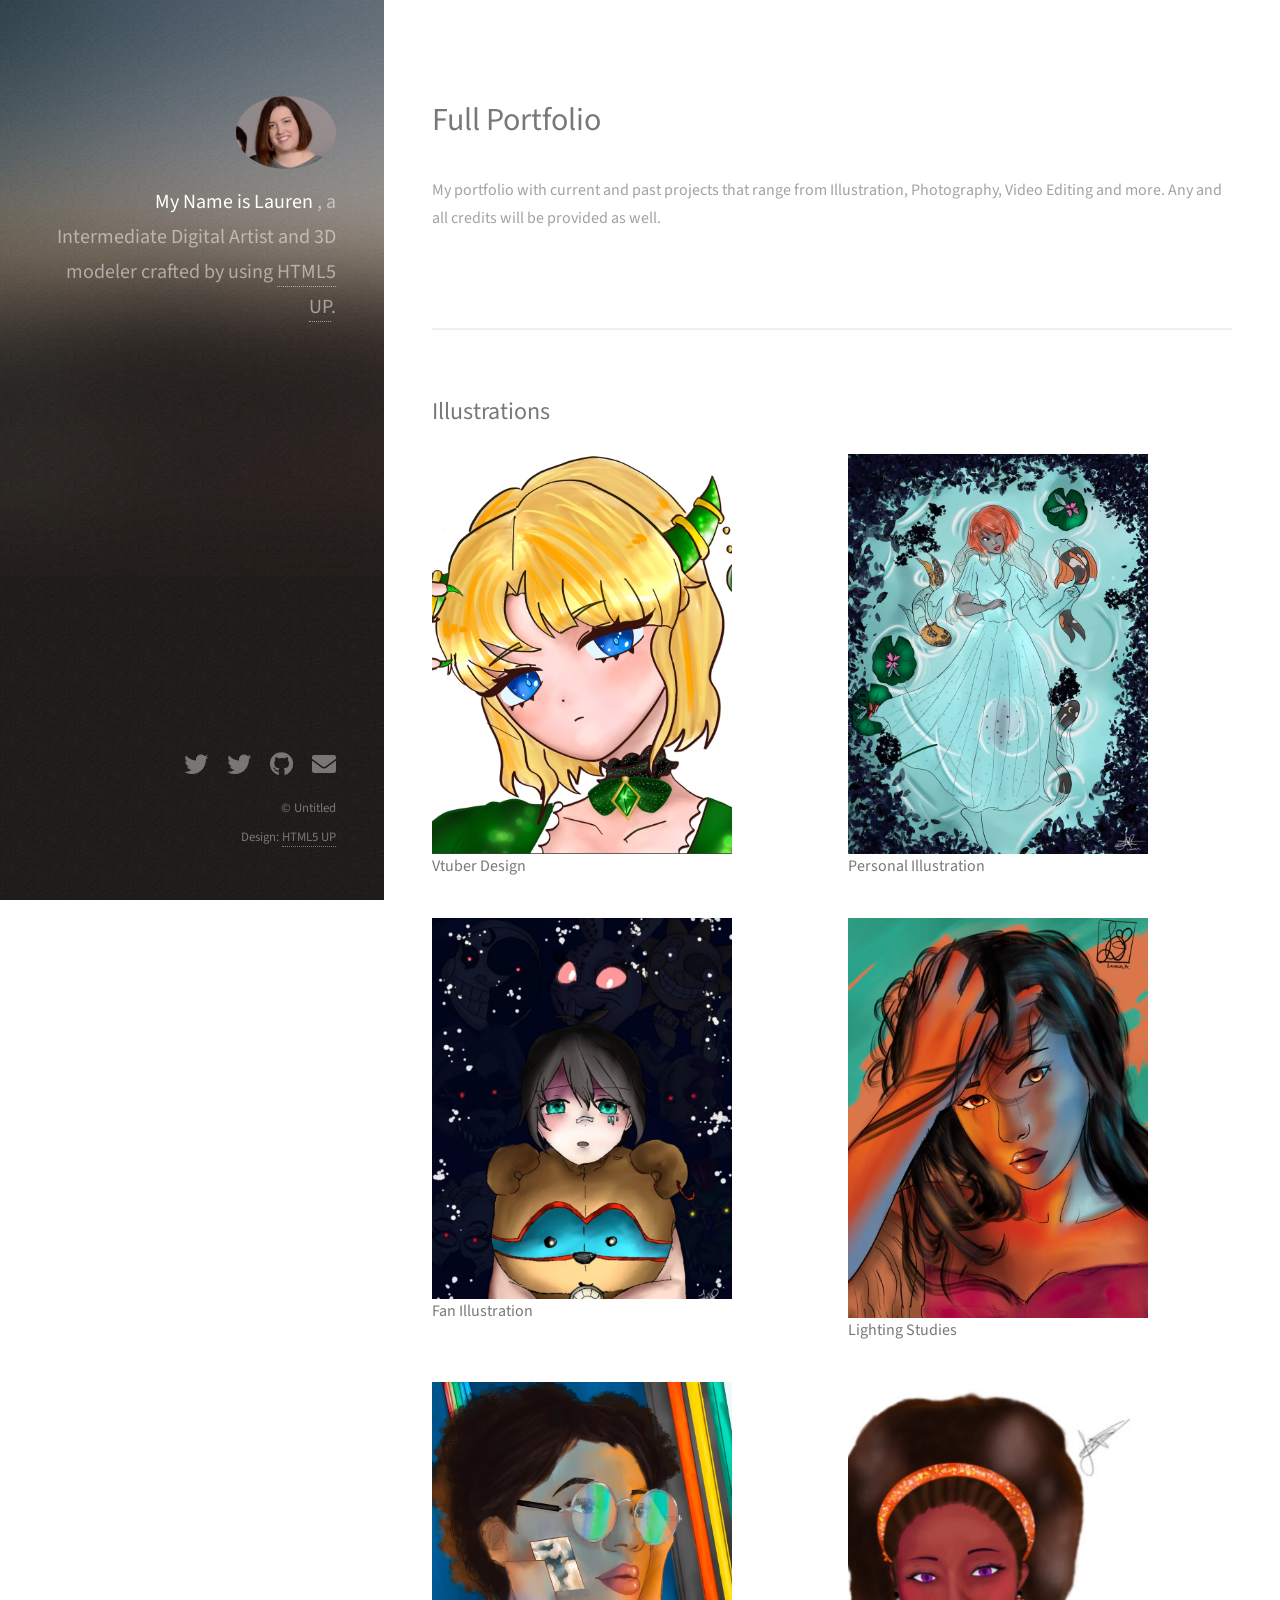
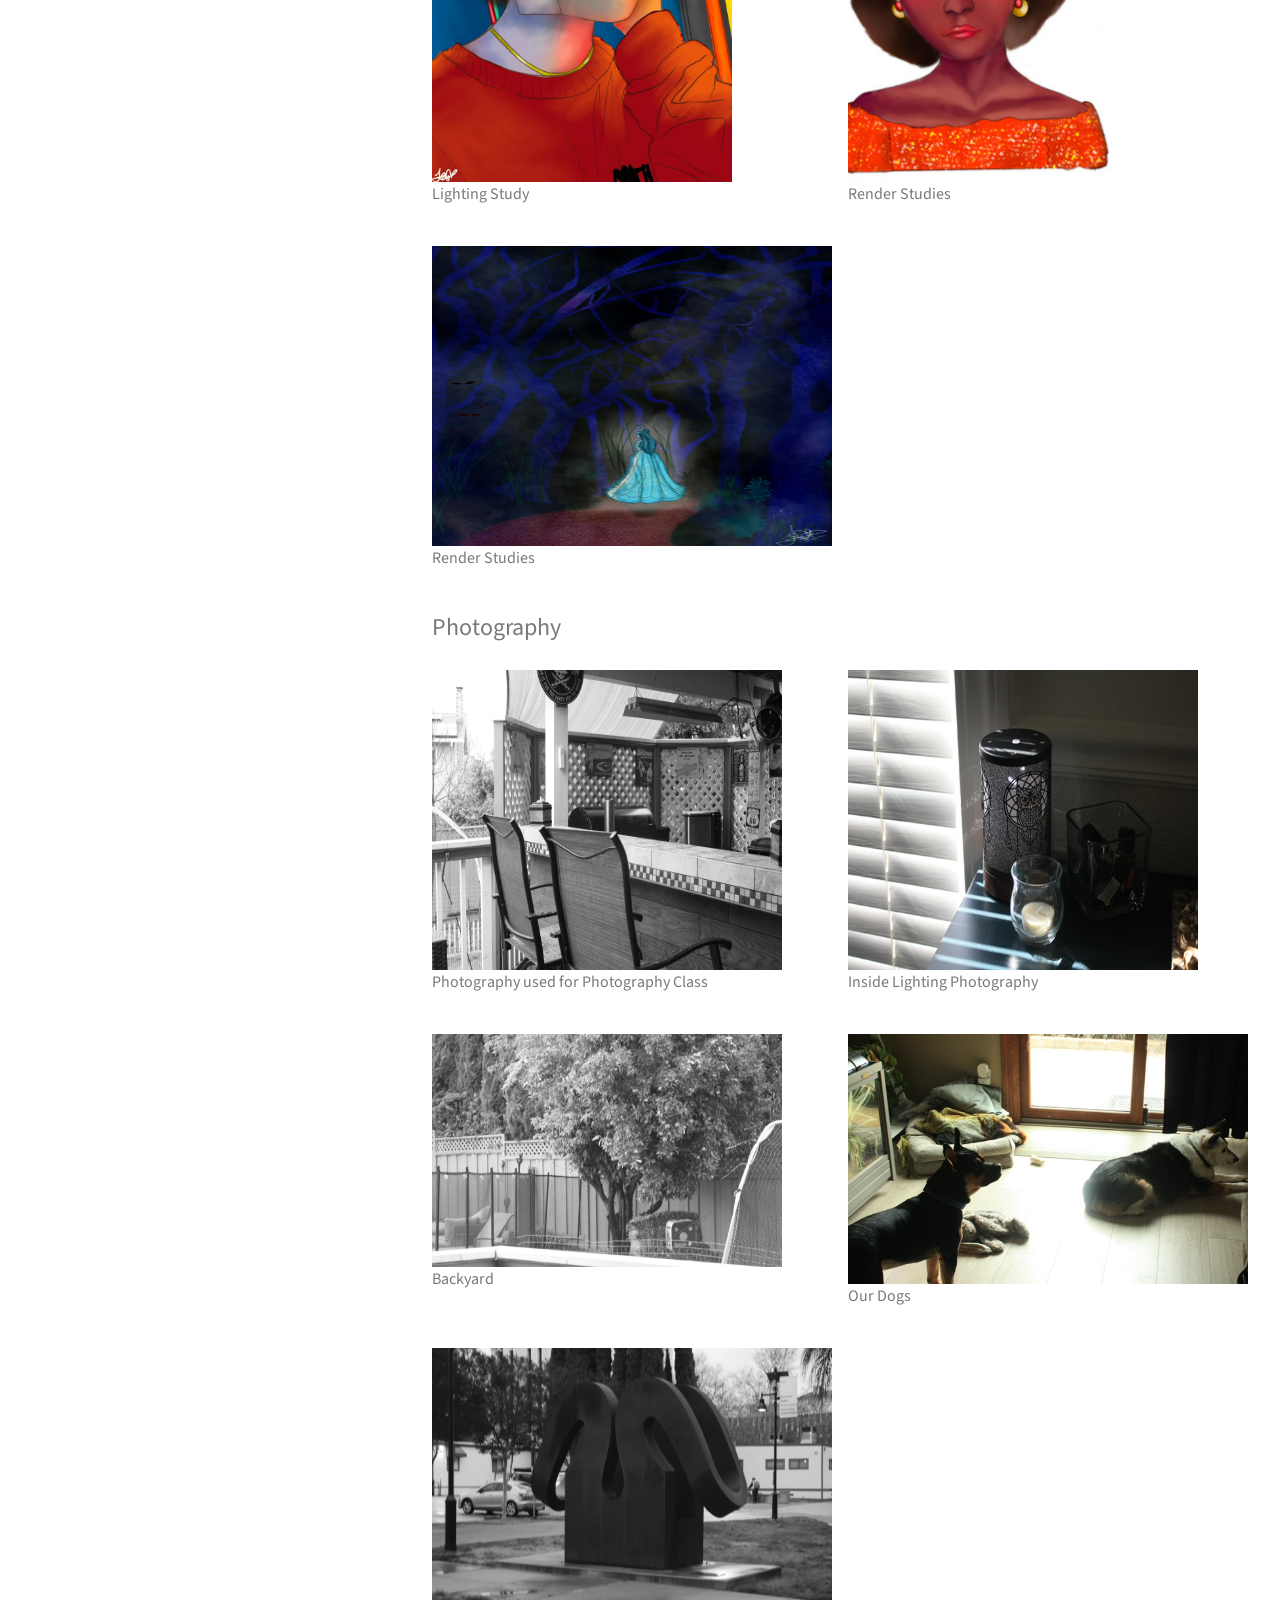
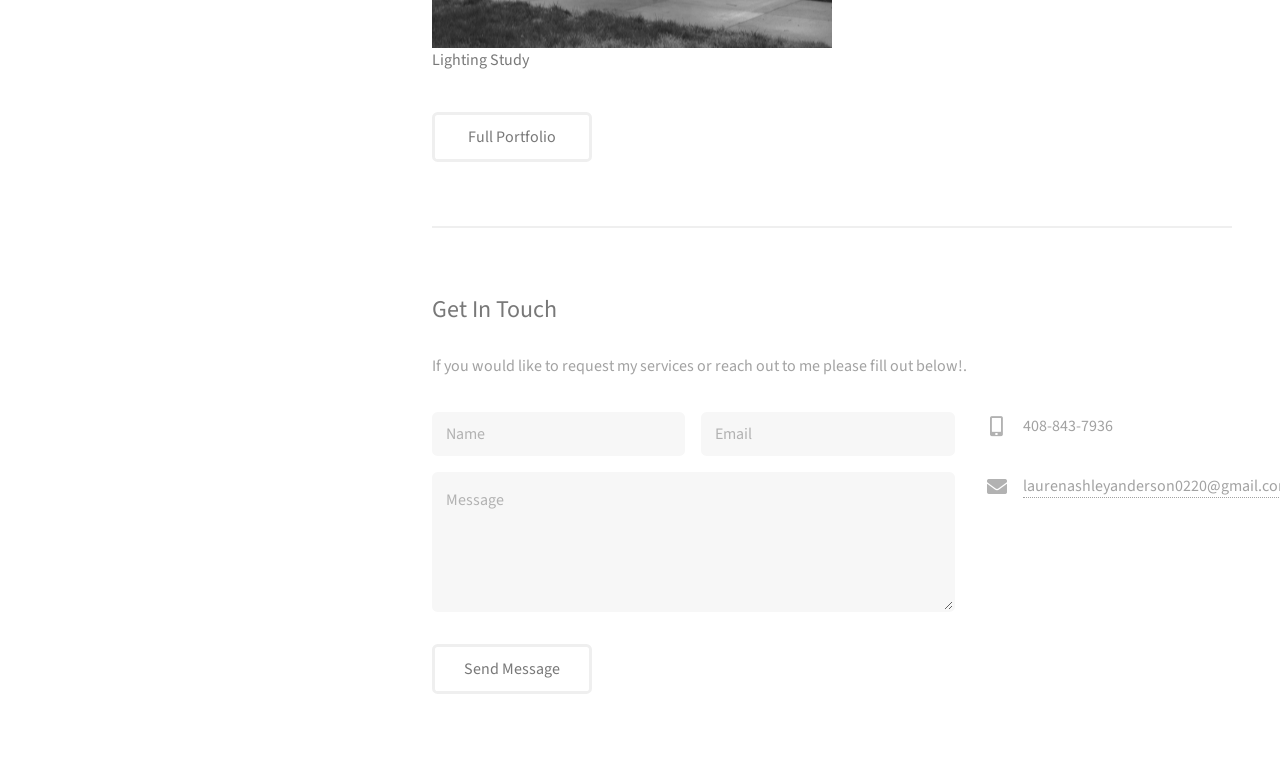
==== html5up-strata/full-portfolio.html @ d904aa84 "full portfolio" ====
<html>
	<head>
		<title>Lauren Anderson</title>
		<meta charset="utf-8" />
		<meta name="viewport" content="width=device-width, initial-scale=1, user-scalable=no" />
		<link rel="stylesheet" href="assets/css/main.css" />
	</head>
	<body class="is-preload">

		<!-- Header -->
			<header id="header">
				<div class="inner">
					<a href="#" class="image avatar"><img src="images/Me.png" alt="image of me in the portfolio" /></a>
					<h1><strong>My Name is Lauren</strong>
						, a Intermediate <br />
					Digital Artist and 3D modeler<br />
					crafted by using <a href="http://html5up.net">HTML5 UP</a>.</h1>
				</div>
			</header>

		<!-- Main -->
			<div id="main">

				<!-- One -->
					<section id="one">
						<header class="major">
							<h2>Full Portfolio<br />
							</h2>
						</header>
						<p> My portfolio with current and past projects that range from Illustration, Photography, Video Editing and more.
                            Any and all credits will be provided as well.
                        </p>
						<ul class="actions">
						</ul>
					</section>

				<!-- Two -->
					<section id="two">
						<h2>Illustrations</h2>
						<div class="row">
							<article class="col-6 col-12-xsmall work-item">
								<img src="images/fulls/vtuber.png" width="300" height="400" alt=" Illustration of a Vtuber Model" /></a>
								<h3>Vtuber Design</h3>
							</article>
							<article class="col-6 col-12-xsmall work-item">
								<img src="images/fulls/personal-2.png" alt="An illustration of a girl surounded by koi fish" width="300" height="400" /></a>
								<h3>Personal Illustration</h3>
							</article>
							<article class="col-6 col-12-xsmall work-item">
								<img src="images/fulls/personal.png" alt="fan illustration" width="300" height="'400"></a>
								<h3>Fan Illustration</h3>
							</article>
							<article class="col-6 col-12-xsmall work-item">
								<img src="images/fulls/Lighting-Study.png" alt="Lighting studies" width="300" height="400" /></a>
								<h3>Lighting Studies</h3>
			
							</article>
                            <article class="col-6 col-12-xsmall work-item">
                            <img src="images/fulls/lighting-study2.png" alt="Lighting studies" width="300" height="400" /></a>
								<h3>Lighting Study</h3>
							</article>
							<article class="col-6 col-12-xsmall work-item">
                                <img src="images/fulls/Rendering .png" alt="studies" width="300" height="400" /></a>
								<h3>Render Studies</h3>
							</article>
                            <article class="col-6 col-12-xsmall work-item">
                                <img src="images/fulls/Girl-Glow.png" alt="studies" width="400" height="300" /></a>
								<h3>Render Studies</h3>
							</article>
						</div>
                        <div>
                            <h2>Photography</h2>
						<div class="row">
							<article class="col-6 col-12-xsmall work-item">
								<img src="images/fulls/photography.jpg" width="350" height="300" alt="outside photography" /></a>
								<h3>Photography used for Photography Class</h3>
							</article>
							<article class="col-6 col-12-xsmall work-item">
								<img src="images/fulls/inside.jpeg" alt="" width="350" height="300" /></a>
								<h3>Inside Lighting Photography</h3>
							</article>
							<article class="col-6 col-12-xsmall work-item">
								<img src="images/fulls/Shade-Sunset.jpg" alt="" width="350" height="'300"></a>
								<h3>Backyard</h3>
							</article>
							<article class="col-6 col-12-xsmall work-item">
								<img src="images/fulls/dogs.jpeg" alt="" width="400" height="250" /></a>
								<h3>Our Dogs</h3>
			
							</article>
                            <article class="col-6 col-12-xsmall work-item">
                            <img src="images/fulls/Fluorecent.jpg" alt="" width="400" height="300" /></a>
								<h3>Lighting Study</h3>
							</article>
                        </div>
						<ul class="actions">
							<li><a href="#" class="button">Full Portfolio</a></li>
						</ul>
					</section>

				<!-- Three -->
					<section id="three">
						<h2>Get In Touch</h2>
						<p>If you would like to request my services or reach out to me please fill out below!.</p>
						<div class="row">
							<div class="col-8 col-12-small">
								<form method="post" action="#">
									<div class="row gtr-uniform gtr-50">
										<div class="col-6 col-12-xsmall"><input type="text" name="name" id="name" placeholder="Name" /></div>
										<div class="col-6 col-12-xsmall"><input type="email" name="email" id="email" placeholder="Email" /></div>
										<div class="col-12"><textarea name="message" id="message" placeholder="Message" rows="4"></textarea></div>
									</div>
								</form>
								<ul class="actions">
									<li><input type="submit" value="Send Message" /></li>
								</ul>
							</div>
							<div class="col-4 col-12-small">
								<ul class="labeled-icons">
									<li>
										<h3 class="icon solid fa-mobile-alt"><span class="label">Phone</span></h3>
										<p>408-843-7936</p>
									</li> 
									<li>
										<h3 class="icon solid fa-envelope"><span class="label">Email</span></h3>
										<a href="#">laurenashleyanderson0220@gmail.com</a>
									</li>
								</ul>
							</div>
						</div>
					</section>

				<!-- Four -->
				<!--
					<section id="four">
						<h2>Elements</h2>

						<section>
							<h4>Text</h4>
							<p>This is <b>bold</b> and this is <strong>strong</strong>. This is <i>italic</i> and this is <em>emphasized</em>.
							This is <sup>superscript</sup> text and this is <sub>subscript</sub> text.
							This is <u>underlined</u> and this is code: <code>for (;;) { ... }</code>. Finally, <a href="#">this is a link</a>.</p>
							<hr />
							<header>
								<h4>Heading with a Subtitle</h4>
								<p>Lorem ipsum dolor sit amet nullam id egestas urna aliquam</p>
							</header>
							<p>Nunc lacinia ante nunc ac lobortis. Interdum adipiscing gravida odio porttitor sem non mi integer non faucibus ornare mi ut ante amet placerat aliquet. Volutpat eu sed ante lacinia sapien lorem accumsan varius montes viverra nibh in adipiscing blandit tempus accumsan.</p>
							<header>
								<h5>Heading with a Subtitle</h5>
								<p>Lorem ipsum dolor sit amet nullam id egestas urna aliquam</p>
							</header>
							<p>Nunc lacinia ante nunc ac lobortis. Interdum adipiscing gravida odio porttitor sem non mi integer non faucibus ornare mi ut ante amet placerat aliquet. Volutpat eu sed ante lacinia sapien lorem accumsan varius montes viverra nibh in adipiscing blandit tempus accumsan.</p>
							<hr />
							<h2>Heading Level 2</h2>
							<h3>Heading Level 3</h3>
							<h4>Heading Level 4</h4>
							<h5>Heading Level 5</h5>
							<h6>Heading Level 6</h6>
							<hr />
							<h5>Blockquote</h5>
							<blockquote>Fringilla nisl. Donec accumsan interdum nisi, quis tincidunt felis sagittis eget tempus euismod. Vestibulum ante ipsum primis in faucibus vestibulum. Blandit adipiscing eu felis iaculis volutpat ac adipiscing accumsan faucibus. Vestibulum ante ipsum primis in faucibus lorem ipsum dolor sit amet nullam adipiscing eu felis.</blockquote>
							<h5>Preformatted</h5>
							<pre><code>i = 0;

while (!deck.isInOrder()) {
print 'Iteration ' + i;
deck.shuffle();
i++;
}

print 'It took ' + i + ' iterations to sort the deck.';</code></pre>
						</section>

						<section>
							<h4>Lists</h4>
							<div class="row">
								<div class="col-6 col-12-xsmall">
									<h5>Unordered</h5>
									<ul>
										<li>Dolor pulvinar etiam magna etiam.</li>
										<li>Sagittis adipiscing lorem eleifend.</li>
										<li>Felis enim feugiat dolore viverra.</li>
									</ul>
									<h5>Alternate</h5>
									<ul class="alt">
										<li>Dolor pulvinar etiam magna etiam.</li>
										<li>Sagittis adipiscing lorem eleifend.</li>
										<li>Felis enim feugiat dolore viverra.</li>
									</ul>
								</div>
								<div class="col-6 col-12-xsmall">
									<h5>Ordered</h5>
									<ol>
										<li>Dolor pulvinar etiam magna etiam.</li>
										<li>Etiam vel felis at lorem sed viverra.</li>
										<li>Felis enim feugiat dolore viverra.</li>
										<li>Dolor pulvinar etiam magna etiam.</li>
										<li>Etiam vel felis at lorem sed viverra.</li>
										<li>Felis enim feugiat dolore viverra.</li>
									</ol>
									<h5>Icons</h5>
									<ul class="icons">
										<li><a href="#" class="icon brands fa-twitter"><span class="label">Twitter</span></a></li>
										<li><a href="#" class="icon brands fa-facebook-f"><span class="label">Facebook</span></a></li>
										<li><a href="#" class="icon brands fa-instagram"><span class="label">Instagram</span></a></li>
										<li><a href="#" class="icon brands fa-github"><span class="label">Github</span></a></li>
										<li><a href="#" class="icon brands fa-dribbble"><span class="label">Dribbble</span></a></li>
										<li><a href="#" class="icon brands fa-tumblr"><span class="label">Tumblr</span></a></li>
									</ul>
								</div>
							</div>
							<h5>Actions</h5>
							<ul class="actions">
								<li><a href="#" class="button primary">Default</a></li>
								<li><a href="#" class="button">Default</a></li>
							</ul>
							<ul class="actions small">
								<li><a href="#" class="button primary small">Small</a></li>
								<li><a href="#" class="button small">Small</a></li>
							</ul>
							<div class="row">
								<div class="col-6 col-12-small">
									<ul class="actions stacked">
										<li><a href="#" class="button primary">Default</a></li>
										<li><a href="#" class="button">Default</a></li>
									</ul>
								</div>
								<div class="col-6 col-12-small">
									<ul class="actions stacked">
										<li><a href="#" class="button primary small">Small</a></li>
										<li><a href="#" class="button small">Small</a></li>
									</ul>
								</div>
								<div class="col-6 col-12-small">
									<ul class="actions stacked">
										<li><a href="#" class="button primary fit">Default</a></li>
										<li><a href="#" class="button fit">Default</a></li>
									</ul>
								</div>
								<div class="col-6 col-12-small">
									<ul class="actions stacked">
										<li><a href="#" class="button primary small fit">Small</a></li>
										<li><a href="#" class="button small fit">Small</a></li>
									</ul>
								</div>
							</div>
						</section>

						<section>
							<h4>Table</h4>
							<h5>Default</h5>
							<div class="table-wrapper">
								<table>
									<thead>
										<tr>
											<th>Name</th>
											<th>Description</th>
											<th>Price</th>
										</tr>
									</thead>
									<tbody>
										<tr>
											<td>Item One</td>
											<td>Ante turpis integer aliquet porttitor.</td>
											<td>29.99</td>
										</tr>
										<tr>
											<td>Item Two</td>
											<td>Vis ac commodo adipiscing arcu aliquet.</td>
											<td>19.99</td>
										</tr>
										<tr>
											<td>Item Three</td>
											<td> Morbi faucibus arcu accumsan lorem.</td>
											<td>29.99</td>
										</tr>
										<tr>
											<td>Item Four</td>
											<td>Vitae integer tempus condimentum.</td>
											<td>19.99</td>
										</tr>
										<tr>
											<td>Item Five</td>
											<td>Ante turpis integer aliquet porttitor.</td>
											<td>29.99</td>
										</tr>
									</tbody>
									<tfoot>
										<tr>
											<td colspan="2"></td>
											<td>100.00</td>
										</tr>
									</tfoot>
								</table>
							</div>

							<h5>Alternate</h5>
							<div class="table-wrapper">
								<table class="alt">
									<thead>
										<tr>
											<th>Name</th>
											<th>Description</th>
											<th>Price</th>
										</tr>
									</thead>
									<tbody>
										<tr>
											<td>Item One</td>
											<td>Ante turpis integer aliquet porttitor.</td>
											<td>29.99</td>
										</tr>
										<tr>
											<td>Item Two</td>
											<td>Vis ac commodo adipiscing arcu aliquet.</td>
											<td>19.99</td>
										</tr>
										<tr>
											<td>Item Three</td>
											<td> Morbi faucibus arcu accumsan lorem.</td>
											<td>29.99</td>
										</tr>
										<tr>
											<td>Item Four</td>
											<td>Vitae integer tempus condimentum.</td>
											<td>19.99</td>
										</tr>
										<tr>
											<td>Item Five</td>
											<td>Ante turpis integer aliquet porttitor.</td>
											<td>29.99</td>
										</tr>
									</tbody>
									<tfoot>
										<tr>
											<td colspan="2"></td>
											<td>100.00</td>
										</tr>
									</tfoot>
								</table>
							</div>
						</section>

						<section>
							<h4>Buttons</h4>
							<ul class="actions">
								<li><a href="#" class="button primary">Primary</a></li>
								<li><a href="#" class="button">Default</a></li>
							</ul>
							<ul class="actions">
								<li><a href="#" class="button large">Large</a></li>
								<li><a href="#" class="button">Default</a></li>
								<li><a href="#" class="button small">Small</a></li>
							</ul>
							<ul class="actions fit">
								<li><a href="#" class="button primary fit">Fit</a></li>
								<li><a href="#" class="button fit">Fit</a></li>
							</ul>
							<ul class="actions fit small">
								<li><a href="#" class="button primary fit small">Fit + Small</a></li>
								<li><a href="#" class="button fit small">Fit + Small</a></li>
							</ul>
							<ul class="actions">
								<li><a href="#" class="button primary icon solid fa-download">Icon</a></li>
								<li><a href="#" class="button icon solid fa-download">Icon</a></li>
							</ul>
							<ul class="actions">
								<li><span class="button primary disabled">Primary</span></li>
								<li><span class="button disabled">Default</span></li>
							</ul>
						</section>

						<section>
							<h4>Form</h4>
							<form method="post" action="#">
								<div class="row gtr-uniform gtr-50">
									<div class="col-6 col-12-xsmall">
										<input type="text" name="demo-name" id="demo-name" value="" placeholder="Name" />
									</div>
									<div class="col-6 col-12-xsmall">
										<input type="email" name="demo-email" id="demo-email" value="" placeholder="Email" />
									</div>
									<div class="col-12">
										<select name="demo-category" id="demo-category">
											<option value="">- Category -</option>
											<option value="1">Manufacturing</option>
											<option value="1">Shipping</option>
											<option value="1">Administration</option>
											<option value="1">Human Resources</option>
										</select>
									</div>
									<div class="col-4 col-12-small">
										<input type="radio" id="demo-priority-low" name="demo-priority" checked>
										<label for="demo-priority-low">Low Priority</label>
									</div>
									<div class="col-4 col-12-small">
										<input type="radio" id="demo-priority-normal" name="demo-priority">
										<label for="demo-priority-normal">Normal Priority</label>
									</div>
									<div class="col-4 col-12-small">
										<input type="radio" id="demo-priority-high" name="demo-priority">
										<label for="demo-priority-high">High Priority</label>
									</div>
									<div class="col-6 col-12-small">
										<input type="checkbox" id="demo-copy" name="demo-copy">
										<label for="demo-copy">Email me a copy of this message</label>
									</div>
									<div class="col-6 col-12-small">
										<input type="checkbox" id="demo-human" name="demo-human" checked>
										<label for="demo-human">I am a human and not a robot</label>
									</div>
									<div class="col-12">
										<textarea name="demo-message" id="demo-message" placeholder="Enter your message" rows="6"></textarea>
									</div>
									<div class="col-12">
										<ul class="actions">
											<li><input type="submit" value="Send Message" class="primary" /></li>
											<li><input type="reset" value="Reset" /></li>
										</ul>
									</div>
								</div>
							</form>
						</section>

						<section>
							<h4>Image</h4>
							<h5>Fit</h5>
							<div class="box alt">
								<div class="row gtr-50 gtr-uniform">
									<div class="col-12"><span class="image fit"><img src="images/fulls/05.jpg" alt="" /></span></div>
									<div class="col-4"><span class="image fit"><img src="images/thumbs/01.jpg" alt="" /></span></div>
									<div class="col-4"><span class="image fit"><img src="images/thumbs/02.jpg" alt="" /></span></div>
									<div class="col-4"><span class="image fit"><img src="images/thumbs/03.jpg" alt="" /></span></div>
									<div class="col-4"><span class="image fit"><img src="images/thumbs/04.jpg" alt="" /></span></div>
									<div class="col-4"><span class="image fit"><img src="images/thumbs/05.jpg" alt="" /></span></div>
									<div class="col-4"><span class="image fit"><img src="images/thumbs/06.jpg" alt="" /></span></div>
									<div class="col-4"><span class="image fit"><img src="images/thumbs/03.jpg" alt="" /></span></div>
									<div class="col-4"><span class="image fit"><img src="images/thumbs/02.jpg" alt="" /></span></div>
									<div class="col-4"><span class="image fit"><img src="images/thumbs/01.jpg" alt="" /></span></div>
								</div>
							</div>
							<h5>Left &amp; Right</h5>
							<p><span class="image left"><img src="images/avatar.jpg" alt="" /></span>Fringilla nisl. Donec accumsan interdum nisi, quis tincidunt felis sagittis eget. tempus euismod. Vestibulum ante ipsum primis in faucibus vestibulum. Blandit adipiscing eu felis iaculis volutpat ac adipiscing accumsan eu faucibus. Integer ac pellentesque praesent tincidunt felis sagittis eget. tempus euismod. Vestibulum ante ipsum primis in faucibus vestibulum. Blandit adipiscing eu felis iaculis volutpat ac adipiscing accumsan eu faucibus. Integer ac pellentesque praesent. Donec accumsan interdum nisi, quis tincidunt felis sagittis eget. tempus euismod. Vestibulum ante ipsum primis in faucibus vestibulum. Blandit adipiscing eu felis iaculis volutpat ac adipiscing accumsan eu faucibus. Integer ac pellentesque praesent tincidunt felis sagittis eget. tempus euismod. Vestibulum ante ipsum primis in faucibus vestibulum. Blandit adipiscing eu felis iaculis volutpat ac adipiscing accumsan eu faucibus. Integer ac pellentesque praesent.</p>
							<p><span class="image right"><img src="images/avatar.jpg" alt="" /></span>Fringilla nisl. Donec accumsan interdum nisi, quis tincidunt felis sagittis eget. tempus euismod. Vestibulum ante ipsum primis in faucibus vestibulum. Blandit adipiscing eu felis iaculis volutpat ac adipiscing accumsan eu faucibus. Integer ac pellentesque praesent tincidunt felis sagittis eget. tempus euismod. Vestibulum ante ipsum primis in faucibus vestibulum. Blandit adipiscing eu felis iaculis volutpat ac adipiscing accumsan eu faucibus. Integer ac pellentesque praesent. Donec accumsan interdum nisi, quis tincidunt felis sagittis eget. tempus euismod. Vestibulum ante ipsum primis in faucibus vestibulum. Blandit adipiscing eu felis iaculis volutpat ac adipiscing accumsan eu faucibus. Integer ac pellentesque praesent tincidunt felis sagittis eget. tempus euismod. Vestibulum ante ipsum primis in faucibus vestibulum. Blandit adipiscing eu felis iaculis volutpat ac adipiscing accumsan eu faucibus. Integer ac pellentesque praesent.</p>
						</section>

					</section>
				-->

			</div>

		<!-- Footer -->
			<footer id="footer">
				<div class="inner">
					<ul class="icons">
						<li><a href="https://www.instagram.com/disney_dreamwr/" class="icon brands fa-twitter"><span class="label">Instagram</span></a></li>
						<li><a href="https://x.com/woo_jinnies" class="icon brands fa-twitter"><span class="label">Twitter</span></a></li>
						<li><a href="https://github.com/woojinnies" class="icon brands fa-github"><span class="label">Github</span></a></li>
						<li><a href="mailto:laurenashleyanderson0220@gmail.com" class="icon solid fa-envelope"><span class="label">Email</span></a></li>
					</ul>
					<ul class="copyright">
						<li>&copy; Untitled</li><li>Design: <a href="http://html5up.net">HTML5 UP</a></li>
					</ul>
				</div>
			</footer>

		<!-- Scripts -->
			<script src="assets/js/jquery.min.js"></script>
			<script src="assets/js/jquery.poptrox.min.js"></script>
			<script src="assets/js/browser.min.js"></script>
			<script src="assets/js/breakpoints.min.js"></script>
			<script src="assets/js/util.js"></script>
			<script src="assets/js/main.js"></script>

	</body>
</html>
---- html5up-strata/assets/css/main.css ----
@import url("fontawesome-all.min.css");
@import url("https://fonts.googleapis.com/css?family=Source+Sans+Pro:400,400italic");

/*
	Strata by HTML5 UP
	html5up.net | @ajlkn
	Free for personal and commercial use under the CCA 3.0 license (html5up.net/license)
*/

html, body, div, span, applet, object,
iframe, h1, h2, h3, h4, h5, h6, p, blockquote,
pre, a, abbr, acronym, address, big, cite,
code, del, dfn, em, img, ins, kbd, q, s, samp,
small, strike, strong, sub, sup, tt, var, b,
u, i, center, dl, dt, dd, ol, ul, li, fieldset,
form, label, legend, table, caption, tbody,
tfoot, thead, tr, th, td, article, aside,
canvas, details, embed, figure, figcaption,
footer, header, hgroup, menu, nav, output, ruby,
section, summary, time, mark, audio, video {
	margin: 0;
	padding: 0;
	border: 0;
	font-size: 100%;
	font: inherit;
	vertical-align: baseline;}

article, aside, details, figcaption, figure,
footer, header, hgroup, menu, nav, section {
	display: block;}

body {
	line-height: 1;
}

ol, ul {
	list-style: none;
}

blockquote, q {
	quotes: none;
}

	blockquote:before, blockquote:after, q:before, q:after {
		content: '';
		content: none;
	}

table {
	border-collapse: collapse;
	border-spacing: 0;
}

body {
	-webkit-text-size-adjust: none;
}

mark {
	background-color: transparent;
	color: inherit;
}

input::-moz-focus-inner {
	border: 0;
	padding: 0;
}

input, select, textarea {
	-moz-appearance: none;
	-webkit-appearance: none;
	-ms-appearance: none;
	appearance: none;
}

/* Basic */

	html {
		box-sizing: border-box;
	}

	*, *:before, *:after {
		box-sizing: inherit;
	}

	body {
		background: #fff;
	}

		body.is-preload *, body.is-preload *:before, body.is-preload *:after {
			-moz-animation: none !important;
			-webkit-animation: none !important;
			-ms-animation: none !important;
			animation: none !important;
			-moz-transition: none !important;
			-webkit-transition: none !important;
			-ms-transition: none !important;
			transition: none !important;
		}

	body, input, select, textarea {
		color: #a2a2a2;
		font-family: "Source Sans Pro", Helvetica, sans-serif;
		font-size: 16pt;
		font-weight: 400;
		line-height: 1.75em;
	}

	a {
		-moz-transition: color 0.2s ease-in-out, border-color 0.2s ease-in-out;
		-webkit-transition: color 0.2s ease-in-out, border-color 0.2s ease-in-out;
		-ms-transition: color 0.2s ease-in-out, border-color 0.2s ease-in-out;
		transition: color 0.2s ease-in-out, border-color 0.2s ease-in-out;
		border-bottom: dotted 1px;
		color: #49bf9d;
		text-decoration: none;
	}

		a:hover {
			border-bottom-color: transparent;
			color: #49bf9d !important;
			text-decoration: none;
		}

	strong, b {
		color: #787878;
		font-weight: 400;
	}

	em, i {
		font-style: italic;
	}

	p {
		margin: 0 0 2em 0;
	}

	h1, h2, h3, h4, h5, h6 {
		color: #787878;
		font-weight: 400;
		line-height: 1em;
		margin: 0 0 1em 0;
	}

		h1 a, h2 a, h3 a, h4 a, h5 a, h6 a {
			color: inherit;
			text-decoration: none;
		}

	h1 {
		font-size: 2em;
		line-height: 1.5em;
	}

	h2 {
		font-size: 1.5em;
		line-height: 1.5em;
	}

	h3 {
		font-size: 1.25em;
		line-height: 1.5em;
	}

	h4 {
		font-size: 1.1em;
		line-height: 1.5em;
	}

	h5 {
		font-size: 0.9em;
		line-height: 1.5em;
	}

	h6 {
		font-size: 0.7em;
		line-height: 1.5em;
	}

	sub {
		font-size: 0.8em;
		position: relative;
		top: 0.5em;
	}

	sup {
		font-size: 0.8em;
		position: relative;
		top: -0.5em;
	}

	hr {
		border: 0;
		border-bottom: solid 2px #efefef;
		margin: 2em 0;
	}

		hr.major {
			margin: 3em 0;
		}

	blockquote {
		border-left: solid 6px #efefef;
		font-style: italic;
		margin: 0 0 2em 0;
		padding: 0.5em 0 0.5em 1.5em;
	}

	code {
		background: #f7f7f7;
		border-radius: 0.35em;
		border: solid 2px #efefef;
		font-family: "Courier New", monospace;
		font-size: 0.9em;
		margin: 0 0.25em;
		padding: 0.25em 0.65em;
	}

	pre {
		-webkit-overflow-scrolling: touch;
		font-family: "Courier New", monospace;
		font-size: 0.9em;
		margin: 0 0 2em 0;
	}

		pre code {
			display: block;
			line-height: 1.75em;
			padding: 1em 1.5em;
			overflow-x: auto;
		}

	.align-left {
		text-align: left;
	}

	.align-center {
		text-align: center;
	}

	.align-right {
		text-align: right;
	}

/* Container */

	.container {
		margin: 0 auto;
		max-width: calc(100% - 4em);
		width: 100%;
	}

		.container.xsmall {
			width: 25%;
		}

		.container.small {
			width: 50%;
		}

		.container.medium {
			width: 75%;
		}

		.container.large {
			width: 125%;
		}

		.container.xlarge {
			width: 150%;
		}

		.container.max {
			width: 100%;
		}

		@media screen and (max-width: 980px) {

			.container {
				width: 100% !important;
				max-width: 100% !important;
			}

		}

		@media screen and (max-width: 480px) {

			.container {
				max-width: calc(100% - 3em);
			}

		}

/* Row */

	.row {
		display: flex;
		flex-wrap: wrap;
		box-sizing: border-box;
		align-items: stretch;
	}

		.row > * {
			box-sizing: border-box;
		}

		.row.gtr-uniform > * > :last-child {
			margin-bottom: 0;
		}

		.row.aln-left {
			justify-content: flex-start;
		}

		.row.aln-center {
			justify-content: center;
		}

		.row.aln-right {
			justify-content: flex-end;
		}

		.row.aln-top {
			align-items: flex-start;
		}

		.row.aln-middle {
			align-items: center;
		}

		.row.aln-bottom {
			align-items: flex-end;
		}

		.row > .imp {
			order: -1;
		}

		.row > .col-1 {
			width: 8.33333%;
		}

		.row > .off-1 {
			margin-left: 8.33333%;
		}

		.row > .col-2 {
			width: 16.66667%;
		}

		.row > .off-2 {
			margin-left: 16.66667%;
		}

		.row > .col-3 {
			width: 25%;
		}

		.row > .off-3 {
			margin-left: 25%;
		}

		.row > .col-4 {
			width: 33.33333%;
		}

		.row > .off-4 {
			margin-left: 33.33333%;
		}

		.row > .col-5 {
			width: 41.66667%;
		}

		.row > .off-5 {
			margin-left: 41.66667%;
		}

		.row > .col-6 {
			width: 50%;
		}

		.row > .off-6 {
			margin-left: 50%;
		}

		.row > .col-7 {
			width: 58.33333%;
		}

		.row > .off-7 {
			margin-left: 58.33333%;
		}

		.row > .col-8 {
			width: 66.66667%;
		}

		.row > .off-8 {
			margin-left: 66.66667%;
		}

		.row > .col-9 {
			width: 75%;
		}

		.row > .off-9 {
			margin-left: 75%;
		}

		.row > .col-10 {
			width: 83.33333%;
		}

		.row > .off-10 {
			margin-left: 83.33333%;
		}

		.row > .col-11 {
			width: 91.66667%;
		}

		.row > .off-11 {
			margin-left: 91.66667%;
		}

		.row > .col-12 {
			width: 100%;
		}

		.row > .off-12 {
			margin-left: 100%;
		}

		.row.gtr-0 {
			margin-top: 0;
			margin-left: 0em;
		}

			.row.gtr-0 > * {
				padding: 0 0 0 0em;
			}

			.row.gtr-0.gtr-uniform {
				margin-top: 0em;
			}

				.row.gtr-0.gtr-uniform > * {
					padding-top: 0em;
				}

		.row.gtr-25 {
			margin-top: 0;
			margin-left: -0.625em;
		}

			.row.gtr-25 > * {
				padding: 0 0 0 0.625em;
			}

			.row.gtr-25.gtr-uniform {
				margin-top: -0.625em;
			}

				.row.gtr-25.gtr-uniform > * {
					padding-top: 0.625em;
				}

		.row.gtr-50 {
			margin-top: 0;
			margin-left: -1.25em;
		}

			.row.gtr-50 > * {
				padding: 0 0 0 1.25em;
			}

			.row.gtr-50.gtr-uniform {
				margin-top: -1.25em;
			}

				.row.gtr-50.gtr-uniform > * {
					padding-top: 1.25em;
				}

		.row {
			margin-top: 0;
			margin-left: -2.5em;
		}

			.row > * {
				padding: 0 0 0 2.5em;
			}

			.row.gtr-uniform {
				margin-top: -2.5em;
			}

				.row.gtr-uniform > * {
					padding-top: 2.5em;
				}

		.row.gtr-150 {
			margin-top: 0;
			margin-left: -3.75em;
		}

			.row.gtr-150 > * {
				padding: 0 0 0 3.75em;
			}

			.row.gtr-150.gtr-uniform {
				margin-top: -3.75em;
			}

				.row.gtr-150.gtr-uniform > * {
					padding-top: 3.75em;
				}

		.row.gtr-200 {
			margin-top: 0;
			margin-left: -5em;
		}

			.row.gtr-200 > * {
				padding: 0 0 0 5em;
			}

			.row.gtr-200.gtr-uniform {
				margin-top: -5em;
			}

				.row.gtr-200.gtr-uniform > * {
					padding-top: 5em;
				}

		@media screen and (max-width: 1800px) {

			.row {
				display: flex;
				flex-wrap: wrap;
				box-sizing: border-box;
				align-items: stretch;
			}

				.row > * {
					box-sizing: border-box;
				}

				.row.gtr-uniform > * > :last-child {
					margin-bottom: 0;
				}

				.row.aln-left {
					justify-content: flex-start;
				}

				.row.aln-center {
					justify-content: center;
				}

				.row.aln-right {
					justify-content: flex-end;
				}

				.row.aln-top {
					align-items: flex-start;
				}

				.row.aln-middle {
					align-items: center;
				}

				.row.aln-bottom {
					align-items: flex-end;
				}

				.row > .imp-xlarge {
					order: -1;
				}

				.row > .col-1-xlarge {
					width: 8.33333%;
				}

				.row > .off-1-xlarge {
					margin-left: 8.33333%;
				}

				.row > .col-2-xlarge {
					width: 16.66667%;
				}

				.row > .off-2-xlarge {
					margin-left: 16.66667%;
				}

				.row > .col-3-xlarge {
					width: 25%;
				}

				.row > .off-3-xlarge {
					margin-left: 25%;
				}

				.row > .col-4-xlarge {
					width: 33.33333%;
				}

				.row > .off-4-xlarge {
					margin-left: 33.33333%;
				}

				.row > .col-5-xlarge {
					width: 41.66667%;
				}

				.row > .off-5-xlarge {
					margin-left: 41.66667%;
				}

				.row > .col-6-xlarge {
					width: 50%;
				}

				.row > .off-6-xlarge {
					margin-left: 50%;
				}

				.row > .col-7-xlarge {
					width: 58.33333%;
				}

				.row > .off-7-xlarge {
					margin-left: 58.33333%;
				}

				.row > .col-8-xlarge {
					width: 66.66667%;
				}

				.row > .off-8-xlarge {
					margin-left: 66.66667%;
				}

				.row > .col-9-xlarge {
					width: 75%;
				}

				.row > .off-9-xlarge {
					margin-left: 75%;
				}

				.row > .col-10-xlarge {
					width: 83.33333%;
				}

				.row > .off-10-xlarge {
					margin-left: 83.33333%;
				}

				.row > .col-11-xlarge {
					width: 91.66667%;
				}

				.row > .off-11-xlarge {
					margin-left: 91.66667%;
				}

				.row > .col-12-xlarge {
					width: 100%;
				}

				.row > .off-12-xlarge {
					margin-left: 100%;
				}

				.row.gtr-0 {
					margin-top: 0;
					margin-left: 0em;
				}

					.row.gtr-0 > * {
						padding: 0 0 0 0em;
					}

					.row.gtr-0.gtr-uniform {
						margin-top: 0em;
					}

						.row.gtr-0.gtr-uniform > * {
							padding-top: 0em;
						}

				.row.gtr-25 {
					margin-top: 0;
					margin-left: -0.625em;
				}

					.row.gtr-25 > * {
						padding: 0 0 0 0.625em;
					}

					.row.gtr-25.gtr-uniform {
						margin-top: -0.625em;
					}

						.row.gtr-25.gtr-uniform > * {
							padding-top: 0.625em;
						}

				.row.gtr-50 {
					margin-top: 0;
					margin-left: -1.25em;
				}

					.row.gtr-50 > * {
						padding: 0 0 0 1.25em;
					}

					.row.gtr-50.gtr-uniform {
						margin-top: -1.25em;
					}

						.row.gtr-50.gtr-uniform > * {
							padding-top: 1.25em;
						}

				.row {
					margin-top: 0;
					margin-left: -2.5em;
				}

					.row > * {
						padding: 0 0 0 2.5em;
					}

					.row.gtr-uniform {
						margin-top: -2.5em;
					}

						.row.gtr-uniform > * {
							padding-top: 2.5em;
						}

				.row.gtr-150 {
					margin-top: 0;
					margin-left: -3.75em;
				}

					.row.gtr-150 > * {
						padding: 0 0 0 3.75em;
					}

					.row.gtr-150.gtr-uniform {
						margin-top: -3.75em;
					}

						.row.gtr-150.gtr-uniform > * {
							padding-top: 3.75em;
						}

				.row.gtr-200 {
					margin-top: 0;
					margin-left: -5em;
				}

					.row.gtr-200 > * {
						padding: 0 0 0 5em;
					}

					.row.gtr-200.gtr-uniform {
						margin-top: -5em;
					}

						.row.gtr-200.gtr-uniform > * {
							padding-top: 5em;
						}

		}

		@media screen and (max-width: 1280px) {

			.row {
				display: flex;
				flex-wrap: wrap;
				box-sizing: border-box;
				align-items: stretch;
			}

				.row > * {
					box-sizing: border-box;
				}

				.row.gtr-uniform > * > :last-child {
					margin-bottom: 0;
				}

				.row.aln-left {
					justify-content: flex-start;
				}

				.row.aln-center {
					justify-content: center;
				}

				.row.aln-right {
					justify-content: flex-end;
				}

				.row.aln-top {
					align-items: flex-start;
				}

				.row.aln-middle {
					align-items: center;
				}

				.row.aln-bottom {
					align-items: flex-end;
				}

				.row > .imp-large {
					order: -1;
				}

				.row > .col-1-large {
					width: 8.33333%;
				}

				.row > .off-1-large {
					margin-left: 8.33333%;
				}

				.row > .col-2-large {
					width: 16.66667%;
				}

				.row > .off-2-large {
					margin-left: 16.66667%;
				}

				.row > .col-3-large {
					width: 25%;
				}

				.row > .off-3-large {
					margin-left: 25%;
				}

				.row > .col-4-large {
					width: 33.33333%;
				}

				.row > .off-4-large {
					margin-left: 33.33333%;
				}

				.row > .col-5-large {
					width: 41.66667%;
				}

				.row > .off-5-large {
					margin-left: 41.66667%;
				}

				.row > .col-6-large {
					width: 50%;
				}

				.row > .off-6-large {
					margin-left: 50%;
				}

				.row > .col-7-large {
					width: 58.33333%;
				}

				.row > .off-7-large {
					margin-left: 58.33333%;
				}

				.row > .col-8-large {
					width: 66.66667%;
				}

				.row > .off-8-large {
					margin-left: 66.66667%;
				}

				.row > .col-9-large {
					width: 75%;
				}

				.row > .off-9-large {
					margin-left: 75%;
				}

				.row > .col-10-large {
					width: 83.33333%;
				}

				.row > .off-10-large {
					margin-left: 83.33333%;
				}

				.row > .col-11-large {
					width: 91.66667%;
				}

				.row > .off-11-large {
					margin-left: 91.66667%;
				}

				.row > .col-12-large {
					width: 100%;
				}

				.row > .off-12-large {
					margin-left: 100%;
				}

				.row.gtr-0 {
					margin-top: 0;
					margin-left: 0em;
				}

					.row.gtr-0 > * {
						padding: 0 0 0 0em;
					}

					.row.gtr-0.gtr-uniform {
						margin-top: 0em;
					}

						.row.gtr-0.gtr-uniform > * {
							padding-top: 0em;
						}

				.row.gtr-25 {
					margin-top: 0;
					margin-left: -0.5em;
				}

					.row.gtr-25 > * {
						padding: 0 0 0 0.5em;
					}

					.row.gtr-25.gtr-uniform {
						margin-top: -0.5em;
					}

						.row.gtr-25.gtr-uniform > * {
							padding-top: 0.5em;
						}

				.row.gtr-50 {
					margin-top: 0;
					margin-left: -1em;
				}

					.row.gtr-50 > * {
						padding: 0 0 0 1em;
					}

					.row.gtr-50.gtr-uniform {
						margin-top: -1em;
					}

						.row.gtr-50.gtr-uniform > * {
							padding-top: 1em;
						}

				.row {
					margin-top: 0;
					margin-left: -2em;
				}

					.row > * {
						padding: 0 0 0 2em;
					}

					.row.gtr-uniform {
						margin-top: -2em;
					}

						.row.gtr-uniform > * {
							padding-top: 2em;
						}

				.row.gtr-150 {
					margin-top: 0;
					margin-left: -3em;
				}

					.row.gtr-150 > * {
						padding: 0 0 0 3em;
					}

					.row.gtr-150.gtr-uniform {
						margin-top: -3em;
					}

						.row.gtr-150.gtr-uniform > * {
							padding-top: 3em;
						}

				.row.gtr-200 {
					margin-top: 0;
					margin-left: -4em;
				}

					.row.gtr-200 > * {
						padding: 0 0 0 4em;
					}

					.row.gtr-200.gtr-uniform {
						margin-top: -4em;
					}

						.row.gtr-200.gtr-uniform > * {
							padding-top: 4em;
						}

		}

		@media screen and (max-width: 980px) {

			.row {
				display: flex;
				flex-wrap: wrap;
				box-sizing: border-box;
				align-items: stretch;
			}

				.row > * {
					box-sizing: border-box;
				}

				.row.gtr-uniform > * > :last-child {
					margin-bottom: 0;
				}

				.row.aln-left {
					justify-content: flex-start;
				}

				.row.aln-center {
					justify-content: center;
				}

				.row.aln-right {
					justify-content: flex-end;
				}

				.row.aln-top {
					align-items: flex-start;
				}

				.row.aln-middle {
					align-items: center;
				}

				.row.aln-bottom {
					align-items: flex-end;
				}

				.row > .imp-medium {
					order: -1;
				}

				.row > .col-1-medium {
					width: 8.33333%;
				}

				.row > .off-1-medium {
					margin-left: 8.33333%;
				}

				.row > .col-2-medium {
					width: 16.66667%;
				}

				.row > .off-2-medium {
					margin-left: 16.66667%;
				}

				.row > .col-3-medium {
					width: 25%;
				}

				.row > .off-3-medium {
					margin-left: 25%;
				}

				.row > .col-4-medium {
					width: 33.33333%;
				}

				.row > .off-4-medium {
					margin-left: 33.33333%;
				}

				.row > .col-5-medium {
					width: 41.66667%;
				}

				.row > .off-5-medium {
					margin-left: 41.66667%;
				}

				.row > .col-6-medium {
					width: 50%;
				}

				.row > .off-6-medium {
					margin-left: 50%;
				}

				.row > .col-7-medium {
					width: 58.33333%;
				}

				.row > .off-7-medium {
					margin-left: 58.33333%;
				}

				.row > .col-8-medium {
					width: 66.66667%;
				}

				.row > .off-8-medium {
					margin-left: 66.66667%;
				}

				.row > .col-9-medium {
					width: 75%;
				}

				.row > .off-9-medium {
					margin-left: 75%;
				}

				.row > .col-10-medium {
					width: 83.33333%;
				}

				.row > .off-10-medium {
					margin-left: 83.33333%;
				}

				.row > .col-11-medium {
					width: 91.66667%;
				}

				.row > .off-11-medium {
					margin-left: 91.66667%;
				}

				.row > .col-12-medium {
					width: 100%;
				}

				.row > .off-12-medium {
					margin-left: 100%;
				}

				.row.gtr-0 {
					margin-top: 0;
					margin-left: 0em;
				}

					.row.gtr-0 > * {
						padding: 0 0 0 0em;
					}

					.row.gtr-0.gtr-uniform {
						margin-top: 0em;
					}

						.row.gtr-0.gtr-uniform > * {
							padding-top: 0em;
						}

				.row.gtr-25 {
					margin-top: 0;
					margin-left: -0.5em;
				}

					.row.gtr-25 > * {
						padding: 0 0 0 0.5em;
					}

					.row.gtr-25.gtr-uniform {
						margin-top: -0.5em;
					}

						.row.gtr-25.gtr-uniform > * {
							padding-top: 0.5em;
						}

				.row.gtr-50 {
					margin-top: 0;
					margin-left: -1em;
				}

					.row.gtr-50 > * {
						padding: 0 0 0 1em;
					}

					.row.gtr-50.gtr-uniform {
						margin-top: -1em;
					}

						.row.gtr-50.gtr-uniform > * {
							padding-top: 1em;
						}

				.row {
					margin-top: 0;
					margin-left: -2em;
				}

					.row > * {
						padding: 0 0 0 2em;
					}

					.row.gtr-uniform {
						margin-top: -2em;
					}

						.row.gtr-uniform > * {
							padding-top: 2em;
						}

				.row.gtr-150 {
					margin-top: 0;
					margin-left: -3em;
				}

					.row.gtr-150 > * {
						padding: 0 0 0 3em;
					}

					.row.gtr-150.gtr-uniform {
						margin-top: -3em;
					}

						.row.gtr-150.gtr-uniform > * {
							padding-top: 3em;
						}

				.row.gtr-200 {
					margin-top: 0;
					margin-left: -4em;
				}

					.row.gtr-200 > * {
						padding: 0 0 0 4em;
					}

					.row.gtr-200.gtr-uniform {
						margin-top: -4em;
					}

						.row.gtr-200.gtr-uniform > * {
							padding-top: 4em;
						}

		}

		@media screen and (max-width: 736px) {

			.row {
				display: flex;
				flex-wrap: wrap;
				box-sizing: border-box;
				align-items: stretch;
			}

				.row > * {
					box-sizing: border-box;
				}

				.row.gtr-uniform > * > :last-child {
					margin-bottom: 0;
				}

				.row.aln-left {
					justify-content: flex-start;
				}

				.row.aln-center {
					justify-content: center;
				}

				.row.aln-right {
					justify-content: flex-end;
				}

				.row.aln-top {
					align-items: flex-start;
				}

				.row.aln-middle {
					align-items: center;
				}

				.row.aln-bottom {
					align-items: flex-end;
				}

				.row > .imp-small {
					order: -1;
				}

				.row > .col-1-small {
					width: 8.33333%;
				}

				.row > .off-1-small {
					margin-left: 8.33333%;
				}

				.row > .col-2-small {
					width: 16.66667%;
				}

				.row > .off-2-small {
					margin-left: 16.66667%;
				}

				.row > .col-3-small {
					width: 25%;
				}

				.row > .off-3-small {
					margin-left: 25%;
				}

				.row > .col-4-small {
					width: 33.33333%;
				}

				.row > .off-4-small {
					margin-left: 33.33333%;
				}

				.row > .col-5-small {
					width: 41.66667%;
				}

				.row > .off-5-small {
					margin-left: 41.66667%;
				}

				.row > .col-6-small {
					width: 50%;
				}

				.row > .off-6-small {
					margin-left: 50%;
				}

				.row > .col-7-small {
					width: 58.33333%;
				}

				.row > .off-7-small {
					margin-left: 58.33333%;
				}

				.row > .col-8-small {
					width: 66.66667%;
				}

				.row > .off-8-small {
					margin-left: 66.66667%;
				}

				.row > .col-9-small {
					width: 75%;
				}

				.row > .off-9-small {
					margin-left: 75%;
				}

				.row > .col-10-small {
					width: 83.33333%;
				}

				.row > .off-10-small {
					margin-left: 83.33333%;
				}

				.row > .col-11-small {
					width: 91.66667%;
				}

				.row > .off-11-small {
					margin-left: 91.66667%;
				}

				.row > .col-12-small {
					width: 100%;
				}

				.row > .off-12-small {
					margin-left: 100%;
				}

				.row.gtr-0 {
					margin-top: 0;
					margin-left: 0em;
				}

					.row.gtr-0 > * {
						padding: 0 0 0 0em;
					}

					.row.gtr-0.gtr-uniform {
						margin-top: 0em;
					}

						.row.gtr-0.gtr-uniform > * {
							padding-top: 0em;
						}

				.row.gtr-25 {
					margin-top: 0;
					margin-left: -0.375em;
				}

					.row.gtr-25 > * {
						padding: 0 0 0 0.375em;
					}

					.row.gtr-25.gtr-uniform {
						margin-top: -0.375em;
					}

						.row.gtr-25.gtr-uniform > * {
							padding-top: 0.375em;
						}

				.row.gtr-50 {
					margin-top: 0;
					margin-left: -0.75em;
				}

					.row.gtr-50 > * {
						padding: 0 0 0 0.75em;
					}

					.row.gtr-50.gtr-uniform {
						margin-top: -0.75em;
					}

						.row.gtr-50.gtr-uniform > * {
							padding-top: 0.75em;
						}

				.row {
					margin-top: 0;
					margin-left: -1.5em;
				}

					.row > * {
						padding: 0 0 0 1.5em;
					}

					.row.gtr-uniform {
						margin-top: -1.5em;
					}

						.row.gtr-uniform > * {
							padding-top: 1.5em;
						}

				.row.gtr-150 {
					margin-top: 0;
					margin-left: -2.25em;
				}

					.row.gtr-150 > * {
						padding: 0 0 0 2.25em;
					}

					.row.gtr-150.gtr-uniform {
						margin-top: -2.25em;
					}

						.row.gtr-150.gtr-uniform > * {
							padding-top: 2.25em;
						}

				.row.gtr-200 {
					margin-top: 0;
					margin-left: -3em;
				}

					.row.gtr-200 > * {
						padding: 0 0 0 3em;
					}

					.row.gtr-200.gtr-uniform {
						margin-top: -3em;
					}

						.row.gtr-200.gtr-uniform > * {
							padding-top: 3em;
						}

		}

		@media screen and (max-width: 480px) {

			.row {
				display: flex;
				flex-wrap: wrap;
				box-sizing: border-box;
				align-items: stretch;
			}

				.row > * {
					box-sizing: border-box;
				}

				.row.gtr-uniform > * > :last-child {
					margin-bottom: 0;
				}

				.row.aln-left {
					justify-content: flex-start;
				}

				.row.aln-center {
					justify-content: center;
				}

				.row.aln-right {
					justify-content: flex-end;
				}

				.row.aln-top {
					align-items: flex-start;
				}

				.row.aln-middle {
					align-items: center;
				}

				.row.aln-bottom {
					align-items: flex-end;
				}

				.row > .imp-xsmall {
					order: -1;
				}

				.row > .col-1-xsmall {
					width: 8.33333%;
				}

				.row > .off-1-xsmall {
					margin-left: 8.33333%;
				}

				.row > .col-2-xsmall {
					width: 16.66667%;
				}

				.row > .off-2-xsmall {
					margin-left: 16.66667%;
				}

				.row > .col-3-xsmall {
					width: 25%;
				}

				.row > .off-3-xsmall {
					margin-left: 25%;
				}

				.row > .col-4-xsmall {
					width: 33.33333%;
				}

				.row > .off-4-xsmall {
					margin-left: 33.33333%;
				}

				.row > .col-5-xsmall {
					width: 41.66667%;
				}

				.row > .off-5-xsmall {
					margin-left: 41.66667%;
				}

				.row > .col-6-xsmall {
					width: 50%;
				}

				.row > .off-6-xsmall {
					margin-left: 50%;
				}

				.row > .col-7-xsmall {
					width: 58.33333%;
				}

				.row > .off-7-xsmall {
					margin-left: 58.33333%;
				}

				.row > .col-8-xsmall {
					width: 66.66667%;
				}

				.row > .off-8-xsmall {
					margin-left: 66.66667%;
				}

				.row > .col-9-xsmall {
					width: 75%;
				}

				.row > .off-9-xsmall {
					margin-left: 75%;
				}

				.row > .col-10-xsmall {
					width: 83.33333%;
				}

				.row > .off-10-xsmall {
					margin-left: 83.33333%;
				}

				.row > .col-11-xsmall {
					width: 91.66667%;
				}

				.row > .off-11-xsmall {
					margin-left: 91.66667%;
				}

				.row > .col-12-xsmall {
					width: 100%;
				}

				.row > .off-12-xsmall {
					margin-left: 100%;
				}

				.row.gtr-0 {
					margin-top: 0;
					margin-left: 0em;
				}

					.row.gtr-0 > * {
						padding: 0 0 0 0em;
					}

					.row.gtr-0.gtr-uniform {
						margin-top: 0em;
					}

						.row.gtr-0.gtr-uniform > * {
							padding-top: 0em;
						}

				.row.gtr-25 {
					margin-top: 0;
					margin-left: -0.375em;
				}

					.row.gtr-25 > * {
						padding: 0 0 0 0.375em;
					}

					.row.gtr-25.gtr-uniform {
						margin-top: -0.375em;
					}

						.row.gtr-25.gtr-uniform > * {
							padding-top: 0.375em;
						}

				.row.gtr-50 {
					margin-top: 0;
					margin-left: -0.75em;
				}

					.row.gtr-50 > * {
						padding: 0 0 0 0.75em;
					}

					.row.gtr-50.gtr-uniform {
						margin-top: -0.75em;
					}

						.row.gtr-50.gtr-uniform > * {
							padding-top: 0.75em;
						}

				.row {
					margin-top: 0;
					margin-left: -1.5em;
				}

					.row > * {
						padding: 0 0 0 1.5em;
					}

					.row.gtr-uniform {
						margin-top: -1.5em;
					}

						.row.gtr-uniform > * {
							padding-top: 1.5em;
						}

				.row.gtr-150 {
					margin-top: 0;
					margin-left: -2.25em;
				}

					.row.gtr-150 > * {
						padding: 0 0 0 2.25em;
					}

					.row.gtr-150.gtr-uniform {
						margin-top: -2.25em;
					}

						.row.gtr-150.gtr-uniform > * {
							padding-top: 2.25em;
						}

				.row.gtr-200 {
					margin-top: 0;
					margin-left: -3em;
				}

					.row.gtr-200 > * {
						padding: 0 0 0 3em;
					}

					.row.gtr-200.gtr-uniform {
						margin-top: -3em;
					}

						.row.gtr-200.gtr-uniform > * {
							padding-top: 3em;
						}

		}

/* Section/Article */

	section.special, article.special {
		text-align: center;
	}

	header p {
		color: #b2b2b2;
		position: relative;
		margin: 0 0 1.5em 0;
	}

	header h2 + p {
		font-size: 1.25em;
		margin-top: -1em;
		line-height: 1.5em;
	}

	header h3 + p {
		font-size: 1.1em;
		margin-top: -0.8em;
		line-height: 1.5em;
	}

	header h4 + p,
	header h5 + p,
	header h6 + p {
		font-size: 0.9em;
		margin-top: -0.6em;
		line-height: 1.5em;
	}

	header.major h2 {
		font-size: 2em;
	}

/* Form */

	form {
		margin: 0 0 2em 0;
	}

	label {
		color: #787878;
		display: block;
		font-size: 0.9em;
		font-weight: 400;
		margin: 0 0 1em 0;
	}

	input[type="text"],
	input[type="password"],
	input[type="email"],
	select,
	textarea {
		-moz-appearance: none;
		-webkit-appearance: none;
		-ms-appearance: none;
		appearance: none;
		background: #f7f7f7;
		border-radius: 0.35em;
		border: solid 2px transparent;
		color: inherit;
		display: block;
		outline: 0;
		padding: 0 0.75em;
		text-decoration: none;
		width: 100%;
	}

		input[type="text"]:invalid,
		input[type="password"]:invalid,
		input[type="email"]:invalid,
		select:invalid,
		textarea:invalid {
			box-shadow: none;
		}

		input[type="text"]:focus,
		input[type="password"]:focus,
		input[type="email"]:focus,
		select:focus,
		textarea:focus {
			border-color: #49bf9d;
		}

	select {
		background-image: url("data:image/svg+xml;charset=utf8,%3Csvg xmlns='http://www.w3.org/2000/svg' width='40' height='40' preserveAspectRatio='none' viewBox='0 0 40 40'%3E%3Cpath d='M9.4,12.3l10.4,10.4l10.4-10.4c0.2-0.2,0.5-0.4,0.9-0.4c0.3,0,0.6,0.1,0.9,0.4l3.3,3.3c0.2,0.2,0.4,0.5,0.4,0.9 c0,0.4-0.1,0.6-0.4,0.9L20.7,31.9c-0.2,0.2-0.5,0.4-0.9,0.4c-0.3,0-0.6-0.1-0.9-0.4L4.3,17.3c-0.2-0.2-0.4-0.5-0.4-0.9 c0-0.4,0.1-0.6,0.4-0.9l3.3-3.3c0.2-0.2,0.5-0.4,0.9-0.4S9.1,12.1,9.4,12.3z' fill='%23dfdfdf' /%3E%3C/svg%3E");
		background-size: 1.25rem;
		background-repeat: no-repeat;
		background-position: calc(100% - 1rem) center;
		height: 2.75em;
		padding-right: 2.75em;
		text-overflow: ellipsis;
	}

		select option {
			color: #787878;
			background: #fff;
		}

		select:focus::-ms-value {
			background-color: transparent;
		}

		select::-ms-expand {
			display: none;
		}

	input[type="text"],
	input[type="password"],
	input[type="email"],
	select {
		height: 2.75em;
	}

	textarea {
		padding: 0.75em;
	}

	input[type="checkbox"],
	input[type="radio"] {
		-moz-appearance: none;
		-webkit-appearance: none;
		-ms-appearance: none;
		appearance: none;
		display: block;
		float: left;
		margin-right: -2em;
		opacity: 0;
		width: 1em;
		z-index: -1;
	}

		input[type="checkbox"] + label,
		input[type="radio"] + label {
			text-decoration: none;
			color: #a2a2a2;
			cursor: pointer;
			display: inline-block;
			font-size: 1em;
			font-weight: 400;
			padding-left: 2.4em;
			padding-right: 0.75em;
			position: relative;
		}

			input[type="checkbox"] + label:before,
			input[type="radio"] + label:before {
				-moz-osx-font-smoothing: grayscale;
				-webkit-font-smoothing: antialiased;
				display: inline-block;
				font-style: normal;
				font-variant: normal;
				text-rendering: auto;
				line-height: 1;
				text-transform: none !important;
				font-family: 'Font Awesome 5 Free';
				font-weight: 900;
			}

			input[type="checkbox"] + label:before,
			input[type="radio"] + label:before {
				background: #f7f7f7;
				border-radius: 0.35em;
				border: solid 2px transparent;
				content: '';
				display: inline-block;
				font-size: 0.8em;
				height: 2.0625em;
				left: 0;
				line-height: 1.85625em;
				position: absolute;
				text-align: center;
				top: 0;
				width: 2.0625em;
			}

		input[type="checkbox"]:checked + label:before,
		input[type="radio"]:checked + label:before {
			background: #787878;
			border-color: #787878;
			color: #fff;
			content: '\f00c';
		}

		input[type="checkbox"]:focus + label:before,
		input[type="radio"]:focus + label:before {
			border-color: #49bf9d;
		}

	input[type="checkbox"] + label:before {
		border-radius: 0.35em;
	}

	input[type="radio"] + label:before {
		border-radius: 100%;
	}

	::-webkit-input-placeholder {
		color: #b2b2b2 !important;
		opacity: 1.0;
	}

	:-moz-placeholder {
		color: #b2b2b2 !important;
		opacity: 1.0;
	}

	::-moz-placeholder {
		color: #b2b2b2 !important;
		opacity: 1.0;
	}

	:-ms-input-placeholder {
		color: #b2b2b2 !important;
		opacity: 1.0;
	}

/* Box */

	.box {
		border-radius: 0.35em;
		border: solid 2px #efefef;
		margin-bottom: 2em;
		padding: 1.5em;
	}

		.box > :last-child,
		.box > :last-child > :last-child,
		.box > :last-child > :last-child > :last-child {
			margin-bottom: 0;
		}

		.box.alt {
			border: 0;
			border-radius: 0;
			padding: 0;
		}

/* Icon */

	.icon {
		text-decoration: none;
		border-bottom: none;
		position: relative;
	}

		.icon:before {
			-moz-osx-font-smoothing: grayscale;
			-webkit-font-smoothing: antialiased;
			display: inline-block;
			font-style: normal;
			font-variant: normal;
			text-rendering: auto;
			line-height: 1;
			text-transform: none !important;
			font-family: 'Font Awesome 5 Free';
			font-weight: 400;
		}

		.icon > .label {
			display: none;
		}

		.icon:before {
			line-height: inherit;
		}

		.icon.solid:before {
			font-weight: 900;
		}

		.icon.brands:before {
			font-family: 'Font Awesome 5 Brands';
		}

/* Image */

	.image {
		border-radius: 0.35em;
		border: 0;
		display: inline-block;
		position: relative;
	}

		.image:before {
			-moz-transition: opacity 0.2s ease-in-out;
			-webkit-transition: opacity 0.2s ease-in-out;
			-ms-transition: opacity 0.2s ease-in-out;
			transition: opacity 0.2s ease-in-out;
			background: url("images/overlay.png");
			border-radius: 0.35em;
			content: '';
			display: block;
			height: 100%;
			left: 0;
			opacity: 0.5;
			position: absolute;
			top: 0;
			width: 100%;
		}

		.image.thumb {
			text-align: center;
		}

			.image.thumb:after {
				-moz-transition: opacity 0.2s ease-in-out;
				-webkit-transition: opacity 0.2s ease-in-out;
				-ms-transition: opacity 0.2s ease-in-out;
				transition: opacity 0.2s ease-in-out;
				border-radius: 0.35em;
				border: solid 3px rgba(255, 255, 255, 0.5);
				color: #fff;
				content: 'View';
				display: inline-block;
				font-size: 0.8em;
				font-weight: 400;
				left: 50%;
				line-height: 2.25em;
				margin: -1.25em 0 0 -3em;
				opacity: 0;
				padding: 0 1.5em;
				position: absolute;
				text-align: center;
				text-decoration: none;
				top: 50%;
				white-space: nowrap;
			}

			.image.thumb:hover:after {
				opacity: 1.0;
			}

			.image.thumb:hover:before {
				background: url("images/overlay.png"), url("images/overlay.png");
				opacity: 1.0;
			}

		.image img {
			border-radius: 0.35em;
			display: block;
		}

		.image.left {
			float: left;
			margin: 0 1.5em 1em 0;
			top: 0.25em;
		}

		.image.right {
			float: right;
			margin: 0 0 1em 1.5em;
			top: 0.25em;
		}

		.image.left, .image.right {
			max-width: 40%;
		}

			.image.left img, .image.right img {
				width: 100%;
			}

		.image.fit {
			display: block;
			margin: 0 0 2em 0;
			width: 100%;
		}

			.image.fit img {
				width: 100%;
			}

		.image.avatar {
			border-radius: 100%;
		}

			.image.avatar:before {
				display: none;
			}

			.image.avatar img {
				border-radius: 100%;
				width: 100%;
			}

/* List */

	ol {
		list-style: decimal;
		margin: 0 0 2em 0;
		padding-left: 1.25em;
	}

		ol li {
			padding-left: 0.25em;
		}

	ul {
		list-style: disc;
		margin: 0 0 2em 0;
		padding-left: 1em;
	}

		ul li {
			padding-left: 0.5em;
		}

		ul.alt {
			list-style: none;
			padding-left: 0;
		}

			ul.alt li {
				border-top: solid 2px #efefef;
				padding: 0.5em 0;
			}

				ul.alt li:first-child {
					border-top: 0;
					padding-top: 0;
				}

	dl {
		margin: 0 0 2em 0;
	}

/* Icons */

	ul.icons {
		cursor: default;
		list-style: none;
		padding-left: 0;
	}

		ul.icons li {
			display: inline-block;
			padding: 0 1em 0 0;
		}

			ul.icons li:last-child {
				padding-right: 0;
			}

			ul.icons li .icon:before {
				font-size: 1.5em;
			}

/* Labeled Icons */

	ul.labeled-icons {
		list-style: none;
		padding: 0;
	}

		ul.labeled-icons li {
			line-height: 1.75em;
			margin: 1.5em 0 0 0;
			padding-left: 2.25em;
			position: relative;
		}

			ul.labeled-icons li:first-child {
				margin-top: 0;
			}

			ul.labeled-icons li a {
				color: inherit;
			}

			ul.labeled-icons li h3 {
				color: #b2b2b2;
				left: 0;
				position: absolute;
				text-align: center;
				top: 0;
				width: 1em;
			}

/* Actions */

	ul.actions {
		display: -moz-flex;
		display: -webkit-flex;
		display: -ms-flex;
		display: flex;
		cursor: default;
		list-style: none;
		margin-left: -1em;
		padding-left: 0;
	}

		ul.actions li {
			padding: 0 0 0 1em;
			vertical-align: middle;
		}

		ul.actions.special {
			-moz-justify-content: center;
			-webkit-justify-content: center;
			-ms-justify-content: center;
			justify-content: center;
			width: 100%;
			margin-left: 0;
		}

			ul.actions.special li:first-child {
				padding-left: 0;
			}

		ul.actions.stacked {
			-moz-flex-direction: column;
			-webkit-flex-direction: column;
			-ms-flex-direction: column;
			flex-direction: column;
			margin-left: 0;
		}

			ul.actions.stacked li {
				padding: 1.3em 0 0 0;
			}

				ul.actions.stacked li:first-child {
					padding-top: 0;
				}

		ul.actions.fit {
			width: calc(100% + 1em);
		}

			ul.actions.fit li {
				-moz-flex-grow: 1;
				-webkit-flex-grow: 1;
				-ms-flex-grow: 1;
				flex-grow: 1;
				-moz-flex-shrink: 1;
				-webkit-flex-shrink: 1;
				-ms-flex-shrink: 1;
				flex-shrink: 1;
				width: 100%;
			}

				ul.actions.fit li > * {
					width: 100%;
				}

			ul.actions.fit.stacked {
				width: 100%;
			}

		@media screen and (max-width: 480px) {

			ul.actions:not(.fixed) {
				-moz-flex-direction: column;
				-webkit-flex-direction: column;
				-ms-flex-direction: column;
				flex-direction: column;
				margin-left: 0;
				width: 100% !important;
			}

				ul.actions:not(.fixed) li {
					-moz-flex-grow: 1;
					-webkit-flex-grow: 1;
					-ms-flex-grow: 1;
					flex-grow: 1;
					-moz-flex-shrink: 1;
					-webkit-flex-shrink: 1;
					-ms-flex-shrink: 1;
					flex-shrink: 1;
					padding: 1em 0 0 0;
					text-align: center;
					width: 100%;
				}

					ul.actions:not(.fixed) li > * {
						width: 100%;
					}

					ul.actions:not(.fixed) li:first-child {
						padding-top: 0;
					}

					ul.actions:not(.fixed) li input[type="submit"],
					ul.actions:not(.fixed) li input[type="reset"],
					ul.actions:not(.fixed) li input[type="button"],
					ul.actions:not(.fixed) li button,
					ul.actions:not(.fixed) li .button {
						width: 100%;
					}

						ul.actions:not(.fixed) li input[type="submit"].icon:before,
						ul.actions:not(.fixed) li input[type="reset"].icon:before,
						ul.actions:not(.fixed) li input[type="button"].icon:before,
						ul.actions:not(.fixed) li button.icon:before,
						ul.actions:not(.fixed) li .button.icon:before {
							margin-left: -0.5em;
						}

		}

/* Table */

	.table-wrapper {
		-webkit-overflow-scrolling: touch;
		overflow-x: auto;
	}

	table {
		margin: 0 0 2em 0;
		width: 100%;
	}

		table tbody tr {
			border: solid 1px #efefef;
			border-left: 0;
			border-right: 0;
		}

			table tbody tr:nth-child(2n + 1) {
				background-color: #f7f7f7;
			}

		table td {
			padding: 0.75em 0.75em;
		}

		table th {
			color: #787878;
			font-size: 0.9em;
			font-weight: 400;
			padding: 0 0.75em 0.75em 0.75em;
			text-align: left;
		}

		table thead {
			border-bottom: solid 2px #efefef;
		}

		table tfoot {
			border-top: solid 2px #efefef;
		}

		table.alt {
			border-collapse: separate;
		}

			table.alt tbody tr td {
				border: solid 2px #efefef;
				border-left-width: 0;
				border-top-width: 0;
			}

				table.alt tbody tr td:first-child {
					border-left-width: 2px;
				}

			table.alt tbody tr:first-child td {
				border-top-width: 2px;
			}

			table.alt thead {
				border-bottom: 0;
			}

			table.alt tfoot {
				border-top: 0;
			}

/* Button */

	input[type="submit"],
	input[type="reset"],
	input[type="button"],
	.button {
		-moz-appearance: none;
		-webkit-appearance: none;
		-ms-appearance: none;
		appearance: none;
		-moz-transition: background-color 0.2s ease-in-out, color 0.2s ease-in-out, border-color 0.2s ease-in-out;
		-webkit-transition: background-color 0.2s ease-in-out, color 0.2s ease-in-out, border-color 0.2s ease-in-out;
		-ms-transition: background-color 0.2s ease-in-out, color 0.2s ease-in-out, border-color 0.2s ease-in-out;
		transition: background-color 0.2s ease-in-out, color 0.2s ease-in-out, border-color 0.2s ease-in-out;
		background-color: transparent;
		border-radius: 0.35em;
		border: solid 3px #efefef;
		color: #787878 !important;
		cursor: pointer;
		display: inline-block;
		font-weight: 400;
		height: 3.15em;
		height: calc(2.75em + 6px);
		line-height: 2.75em;
		min-width: 10em;
		padding: 0 1.5em;
		text-align: center;
		text-decoration: none;
		white-space: nowrap;
	}

		input[type="submit"]:hover,
		input[type="reset"]:hover,
		input[type="button"]:hover,
		.button:hover {
			border-color: #49bf9d;
			color: #49bf9d !important;
		}

		input[type="submit"]:active,
		input[type="reset"]:active,
		input[type="button"]:active,
		.button:active {
			background-color: rgba(73, 191, 157, 0.1);
			border-color: #49bf9d;
			color: #49bf9d !important;
		}

		input[type="submit"].icon,
		input[type="reset"].icon,
		input[type="button"].icon,
		.button.icon {
			padding-left: 1.35em;
		}

			input[type="submit"].icon:before,
			input[type="reset"].icon:before,
			input[type="button"].icon:before,
			.button.icon:before {
				margin-right: 0.5em;
			}

		input[type="submit"].fit,
		input[type="reset"].fit,
		input[type="button"].fit,
		.button.fit {
			min-width: 0;
			width: 100%;
		}

		input[type="submit"].small,
		input[type="reset"].small,
		input[type="button"].small,
		.button.small {
			font-size: 0.8em;
		}

		input[type="submit"].large,
		input[type="reset"].large,
		input[type="button"].large,
		.button.large {
			font-size: 1.35em;
		}

		input[type="submit"].primary,
		input[type="reset"].primary,
		input[type="button"].primary,
		.button.primary {
			background-color: #49bf9d;
			border-color: #49bf9d;
			color: #ffffff !important;
		}

			input[type="submit"].primary:hover,
			input[type="reset"].primary:hover,
			input[type="button"].primary:hover,
			.button.primary:hover {
				background-color: #5cc6a7;
				border-color: #5cc6a7;
			}

			input[type="submit"].primary:active,
			input[type="reset"].primary:active,
			input[type="button"].primary:active,
			.button.primary:active {
				background-color: #3eb08f;
				border-color: #3eb08f;
			}

		input[type="submit"].disabled, input[type="submit"]:disabled,
		input[type="reset"].disabled,
		input[type="reset"]:disabled,
		input[type="button"].disabled,
		input[type="button"]:disabled,
		.button.disabled,
		.button:disabled {
			background-color: #e7e7e7 !important;
			border-color: #e7e7e7 !important;
			color: #b2b2b2 !important;
			cursor: default;
		}

/* Work Item */

	.work-item {
		margin: 0 0 2em 0;
	}

		.work-item .image {
			margin: 0 0 1.5em 0;
		}

		.work-item h3 {
			font-size: 1em;
			margin: 0 0 0.5em 0;
		}

		.work-item p {
			font-size: 0.8em;
			line-height: 1.5em;
			margin: 0;
		}

/* Header */

	#header {
		display: -moz-flex;
		display: -webkit-flex;
		display: -ms-flex;
		display: flex;
		-moz-flex-direction: column;
		-webkit-flex-direction: column;
		-ms-flex-direction: column;
		flex-direction: column;
		-moz-align-items: -moz-flex-end;
		-webkit-align-items: -webkit-flex-end;
		-ms-align-items: -ms-flex-end;
		align-items: flex-end;
		-moz-justify-content: space-between;
		-webkit-justify-content: space-between;
		-ms-justify-content: space-between;
		justify-content: space-between;
		background-color: #1f1815;
		background-attachment: scroll,								scroll;
		background-image: url("images/overlay.png"), url("../../images/bg.jpg");
		background-position: top left,							top left;
		background-repeat: repeat,								no-repeat;
		background-size: auto,								150%;
		color: rgba(255, 255, 255, 0.5);
		height: 100%;
		left: 0;
		padding: 8em 4em;
		position: fixed;
		text-align: right;
		top: 0;
		width: 35%;
	}

		#header > * {
			-moz-flex-shrink: 0;
			-webkit-flex-shrink: 0;
			-ms-flex-shrink: 0;
			flex-shrink: 0;
			width: 100%;
		}

		#header > .inner {
			-moz-flex-grow: 1;
			-webkit-flex-grow: 1;
			-ms-flex-grow: 1;
			flex-grow: 1;
			margin: 0 0 2em 0;
		}

		#header strong, #header b {
			color: #ffffff;
		}

		#header h2, #header h3, #header h4, #header h5, #header h6 {
			color: #ffffff;
		}

		#header h1 {
			color: rgba(255, 255, 255, 0.5);
			font-size: 1.35em;
			line-height: 1.75em;
			margin: 0;
		}

		#header .image.avatar {
			margin: 0 0 1em 0;
			width: 6.25em;
		}

/* Footer */

	#footer .icons {
		margin: 1em 0 0 0;
	}

		#footer .icons a {
			color: rgba(255, 255, 255, 0.4);
		}

	#footer .copyright {
		color: rgba(255, 255, 255, 0.4);
		font-size: 0.8em;
		list-style: none;
		margin: 1em 0 0 0;
		padding: 0;
	}

		#footer .copyright li {
			border-left: solid 1px rgba(255, 255, 255, 0.25);
			display: inline-block;
			line-height: 1em;
			margin-left: 0.75em;
			padding-left: 0.75em;
		}

			#footer .copyright li:first-child {
				border-left: 0;
				margin-left: 0;
				padding-left: 0;
			}

			#footer .copyright li a {
				color: inherit;
			}

/* Main */

	#main {
		margin-left: 35%;
		max-width: 54em;
		padding: 8em 4em 4em 4em;
		width: calc(100% - 35%);
	}

		#main > section {
			border-top: solid 2px #efefef;
			margin: 4em 0 0 0;
			padding: 4em 0 0 0;
		}

			#main > section:first-child {
				border-top: 0;
				margin-top: 0;
				padding-top: 0;
			}

/* Poptrox */

	@-moz-keyframes spin {
		0% {
			-moz-transform: rotate(0deg);
			-webkit-transform: rotate(0deg);
			-ms-transform: rotate(0deg);
			transform: rotate(0deg);
		}

		100% {
			-moz-transform: rotate(360deg);
			-webkit-transform: rotate(360deg);
			-ms-transform: rotate(360deg);
			transform: rotate(360deg);
		}
	}

	@-webkit-keyframes spin {
		0% {
			-moz-transform: rotate(0deg);
			-webkit-transform: rotate(0deg);
			-ms-transform: rotate(0deg);
			transform: rotate(0deg);
		}

		100% {
			-moz-transform: rotate(360deg);
			-webkit-transform: rotate(360deg);
			-ms-transform: rotate(360deg);
			transform: rotate(360deg);
		}
	}

	@-ms-keyframes spin {
		0% {
			-moz-transform: rotate(0deg);
			-webkit-transform: rotate(0deg);
			-ms-transform: rotate(0deg);
			transform: rotate(0deg);
		}

		100% {
			-moz-transform: rotate(360deg);
			-webkit-transform: rotate(360deg);
			-ms-transform: rotate(360deg);
			transform: rotate(360deg);
		}
	}

	@keyframes spin {
		0% {
			-moz-transform: rotate(0deg);
			-webkit-transform: rotate(0deg);
			-ms-transform: rotate(0deg);
			transform: rotate(0deg);
		}

		100% {
			-moz-transform: rotate(360deg);
			-webkit-transform: rotate(360deg);
			-ms-transform: rotate(360deg);
			transform: rotate(360deg);
		}
	}

	.poptrox-popup {
		-moz-box-sizing: content-box;
		-webkit-box-sizing: content-box;
		-ms-box-sizing: content-box;
		box-sizing: content-box;
		-webkit-tap-highlight-color: rgba(255, 255, 255, 0);
		background: #fff;
		border-radius: 0.35em;
		box-shadow: 0 0.1em 0.15em 0 rgba(0, 0, 0, 0.15);
		overflow: hidden;
		padding-bottom: 3em;
	}

		.poptrox-popup .loader {
			text-decoration: none;
			-moz-animation: spin 1s linear infinite;
			-webkit-animation: spin 1s linear infinite;
			-ms-animation: spin 1s linear infinite;
			animation: spin 1s linear infinite;
			font-size: 1.5em;
			height: 1em;
			left: 50%;
			line-height: 1em;
			margin: -0.5em 0 0 -0.5em;
			position: absolute;
			top: 50%;
			width: 1em;
		}

			.poptrox-popup .loader:before {
				-moz-osx-font-smoothing: grayscale;
				-webkit-font-smoothing: antialiased;
				display: inline-block;
				font-style: normal;
				font-variant: normal;
				text-rendering: auto;
				line-height: 1;
				text-transform: none !important;
				font-family: 'Font Awesome 5 Free';
				font-weight: 900;
			}

			.poptrox-popup .loader:before {
				content: '\f1ce';
			}

		.poptrox-popup .caption {
			background: #fff;
			bottom: 0;
			cursor: default;
			font-size: 0.9em;
			height: 3em;
			left: 0;
			line-height: 2.8em;
			position: absolute;
			text-align: center;
			width: 100%;
			z-index: 1;
		}

		.poptrox-popup .nav-next,
		.poptrox-popup .nav-previous {
			text-decoration: none;
			-moz-transition: opacity 0.2s ease-in-out;
			-webkit-transition: opacity 0.2s ease-in-out;
			-ms-transition: opacity 0.2s ease-in-out;
			transition: opacity 0.2s ease-in-out;
			-webkit-tap-highlight-color: rgba(255, 255, 255, 0);
			background: rgba(0, 0, 0, 0.01);
			cursor: pointer;
			height: 100%;
			opacity: 0;
			position: absolute;
			top: 0;
			width: 50%;
		}

			.poptrox-popup .nav-next:before,
			.poptrox-popup .nav-previous:before {
				-moz-osx-font-smoothing: grayscale;
				-webkit-font-smoothing: antialiased;
				display: inline-block;
				font-style: normal;
				font-variant: normal;
				text-rendering: auto;
				line-height: 1;
				text-transform: none !important;
				font-family: 'Font Awesome 5 Free';
				font-weight: 900;
			}

			.poptrox-popup .nav-next:before,
			.poptrox-popup .nav-previous:before {
				color: #fff;
				font-size: 2.5em;
				height: 1em;
				line-height: 1em;
				margin-top: -0.75em;
				position: absolute;
				text-align: center;
				top: 50%;
				width: 1.5em;
			}

		.poptrox-popup .nav-next {
			right: 0;
		}

			.poptrox-popup .nav-next:before {
				content: '\f105';
				right: 0;
			}

		.poptrox-popup .nav-previous {
			left: 0;
		}

			.poptrox-popup .nav-previous:before {
				content: '\f104';
				left: 0;
			}

		.poptrox-popup .closer {
			text-decoration: none;
			-moz-transition: opacity 0.2s ease-in-out;
			-webkit-transition: opacity 0.2s ease-in-out;
			-ms-transition: opacity 0.2s ease-in-out;
			transition: opacity 0.2s ease-in-out;
			-webkit-tap-highlight-color: rgba(255, 255, 255, 0);
			color: #fff;
			height: 4em;
			line-height: 4em;
			opacity: 0;
			position: absolute;
			right: 0;
			text-align: center;
			top: 0;
			width: 4em;
			z-index: 2;
		}

			.poptrox-popup .closer:before {
				-moz-osx-font-smoothing: grayscale;
				-webkit-font-smoothing: antialiased;
				display: inline-block;
				font-style: normal;
				font-variant: normal;
				text-rendering: auto;
				line-height: 1;
				text-transform: none !important;
				font-family: 'Font Awesome 5 Free';
				font-weight: 900;
			}

			.poptrox-popup .closer:before {
				-moz-box-sizing: content-box;
				-webkit-box-sizing: content-box;
				-ms-box-sizing: content-box;
				box-sizing: content-box;
				border-radius: 100%;
				border: solid 3px rgba(255, 255, 255, 0.5);
				content: '\f00d';
				display: block;
				font-size: 1em;
				height: 1.75em;
				left: 50%;
				line-height: 1.75em;
				margin: -0.875em 0 0 -0.875em;
				position: absolute;
				top: 50%;
				width: 1.75em;
			}

		.poptrox-popup:hover .nav-next,
		.poptrox-popup:hover .nav-previous {
			opacity: 0.5;
		}

			.poptrox-popup:hover .nav-next:hover,
			.poptrox-popup:hover .nav-previous:hover {
				opacity: 1.0;
			}

		.poptrox-popup:hover .closer {
			opacity: 0.5;
		}

			.poptrox-popup:hover .closer:hover {
				opacity: 1.0;
			}

/* Touch */

	body.is-touch .image.thumb:before {
		opacity: 0.5 !important;
	}

	body.is-touch .image.thumb:after {
		display: none !important;
	}

	body.is-touch #header {
		background-attachment: scroll;
		background-size: auto, cover;
	}

	body.is-touch .poptrox-popup .nav-next,
	body.is-touch .poptrox-popup .nav-previous,
	body.is-touch .poptrox-popup .closer {
		opacity: 1.0 !important;
	}

/* XLarge */

	@media screen and (max-width: 1800px) {

		/* Basic */

			body, input, select, textarea {
				font-size: 12pt;
			}

	}

/* Large */

	@media screen and (max-width: 1280px) {

		/* Header */

			#header {
				padding: 6em 3em 3em 3em;
				width: 30%;
			}

				#header h1 {
					font-size: 1.25em;
				}

					#header h1 br {
						display: none;
					}

				#header > .inner {
					margin-bottom: 0;
				}

		/* Footer */

			#footer .copyright li {
				border-left-width: 0;
				display: block;
				line-height: 2.25em;
				margin-left: 0;
				padding-left: 0;
			}

		/* Main */

			#main {
				margin-left: 30%;
				max-width: none;
				padding: 6em 3em 3em 3em;
				width: calc(100% - 30%);
			}

	}

/* Medium */

	@media screen and (max-width: 980px) {

		/* Basic */

			h1 br, h2 br, h3 br, h4 br, h5 br, h6 br {
				display: none;
			}

		/* List */

			ul.icons li .icon {
				font-size: 1.25em;
			}

		/* Header */

			#header {
				background-attachment: scroll;
				background-position: top left, center center;
				background-size: auto,		cover;
				left: auto;
				padding: 6em 4em;
				position: relative;
				text-align: center;
				top: auto;
				width: 100%;
				display: block;
			}

				#header h1 {
					font-size: 1.75em;
				}

					#header h1 br {
						display: inline;
					}

		/* Footer */

			#footer {
				background-attachment: scroll;
				background-color: #1f1815;
				background-image: url("images/overlay.png"), url("../../images/bg.jpg");
				background-position: top left,						bottom center;
				background-repeat: repeat,							no-repeat;
				background-size: auto,							cover;
				bottom: auto;
				left: auto;
				padding: 4em 4em 6em 4em;
				position: relative;
				text-align: center;
				width: 100%;
			}

				#footer .icons {
					margin: 0 0 1em 0;
				}

				#footer .copyright {
					margin: 0 0 1em 0;
				}

					#footer .copyright li {
						border-left-width: 1px;
						display: inline-block;
						line-height: 1em;
						margin-left: 0.75em;
						padding-left: 0.75em;
					}

		/* Main */

			#main {
				margin: 0;
				padding: 6em 4em;
				width: 100%;
			}

	}

/* Small */

	@media screen and (max-width: 736px) {

		/* Basic */

			h1 {
				font-size: 1.5em;
			}

			h2 {
				font-size: 1.2em;
			}

			h3 {
				font-size: 1em;
			}

		/* Section/Article */

			section.special, article.special {
				text-align: center;
			}

			header.major h2 {
				font-size: 1.35em;
			}

		/* List */

			ul.labeled-icons li {
				padding-left: 2em;
			}

				ul.labeled-icons li h3 {
					line-height: 1.75em;
				}

		/* Header */

			#header {
				padding: 2.25em 1.5em;
			}

				#header h1 {
					font-size: 1.35em;
				}

		/* Footer */

			#footer {
				padding: 2.25em 1.5em;
			}

		/* Main */

			#main {
				padding: 2.25em 1.5em 0.25em 1.5em;
			}

				#main > section {
					margin: 2.25em 0 0 0;
					padding: 2.25em 0 0 0;
				}

		/* Poptrox */

			.poptrox-popup {
				border-radius: 0;
			}

				.poptrox-popup .nav-next:before,
				.poptrox-popup .nav-previous:before {
					margin-top: -1em;
				}

	}

/* XSmall */

	@media screen and (max-width: 480px) {

		/* Header */

			#header {
				padding: 4.5em 1.5em;
			}

				#header h1 br {
					display: none;
				}

		/* Footer */

			#footer .copyright li {
				border-left-width: 0;
				display: block;
				line-height: 2.25em;
				margin-left: 0;
				padding-left: 0;
			}

	}

	.video{
		align-content: left;
	}
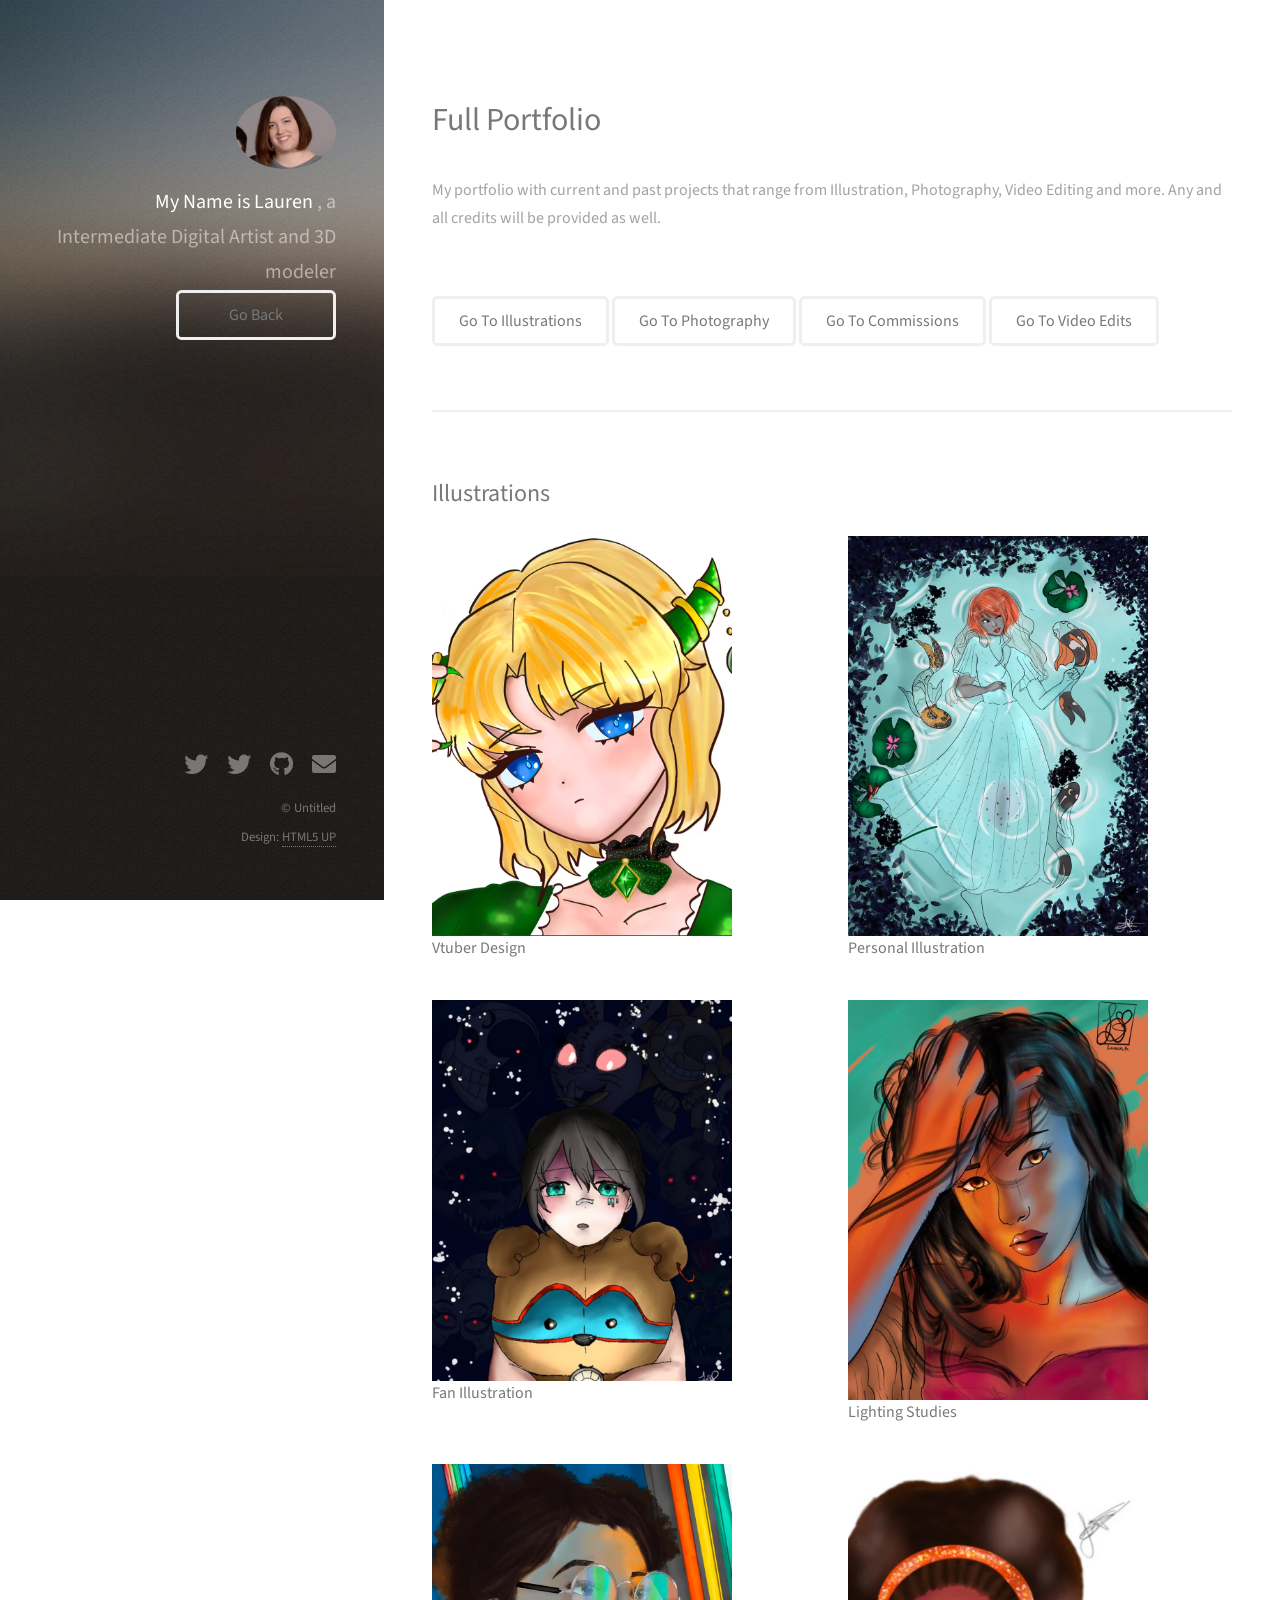
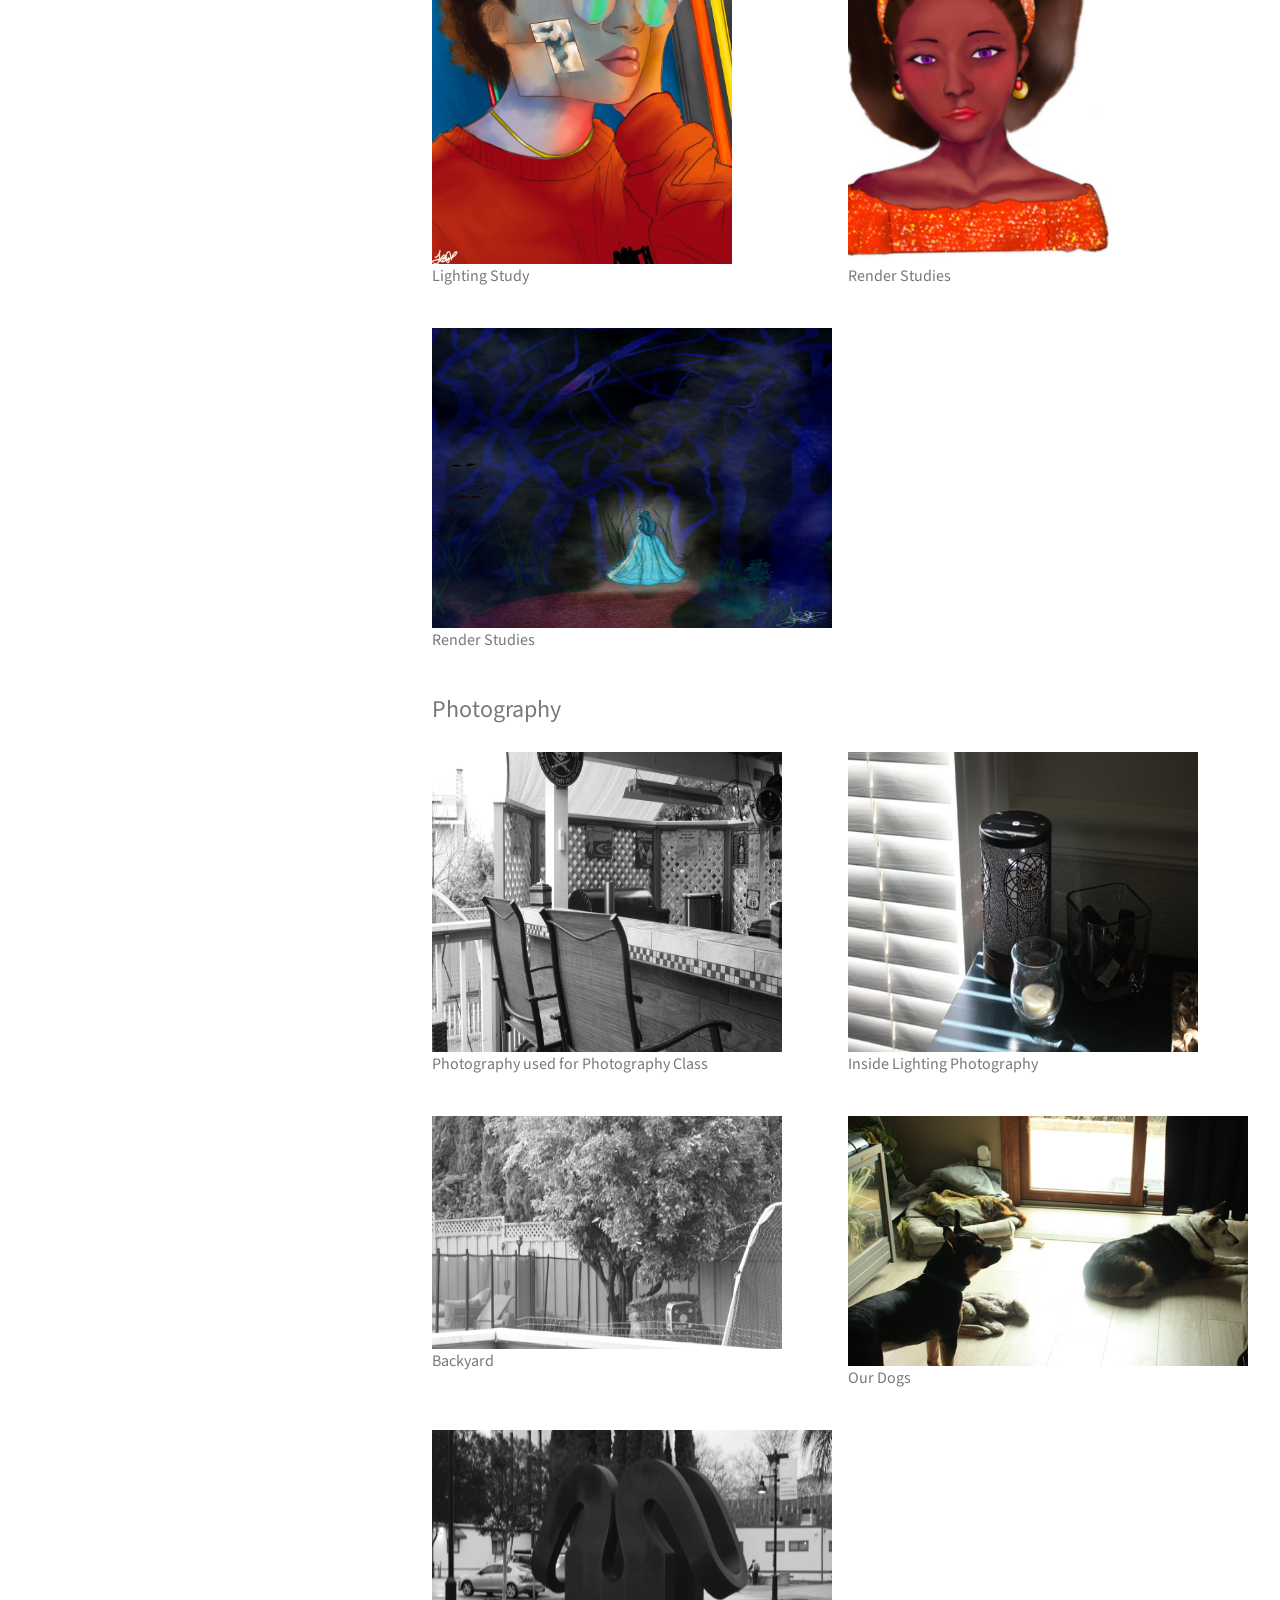
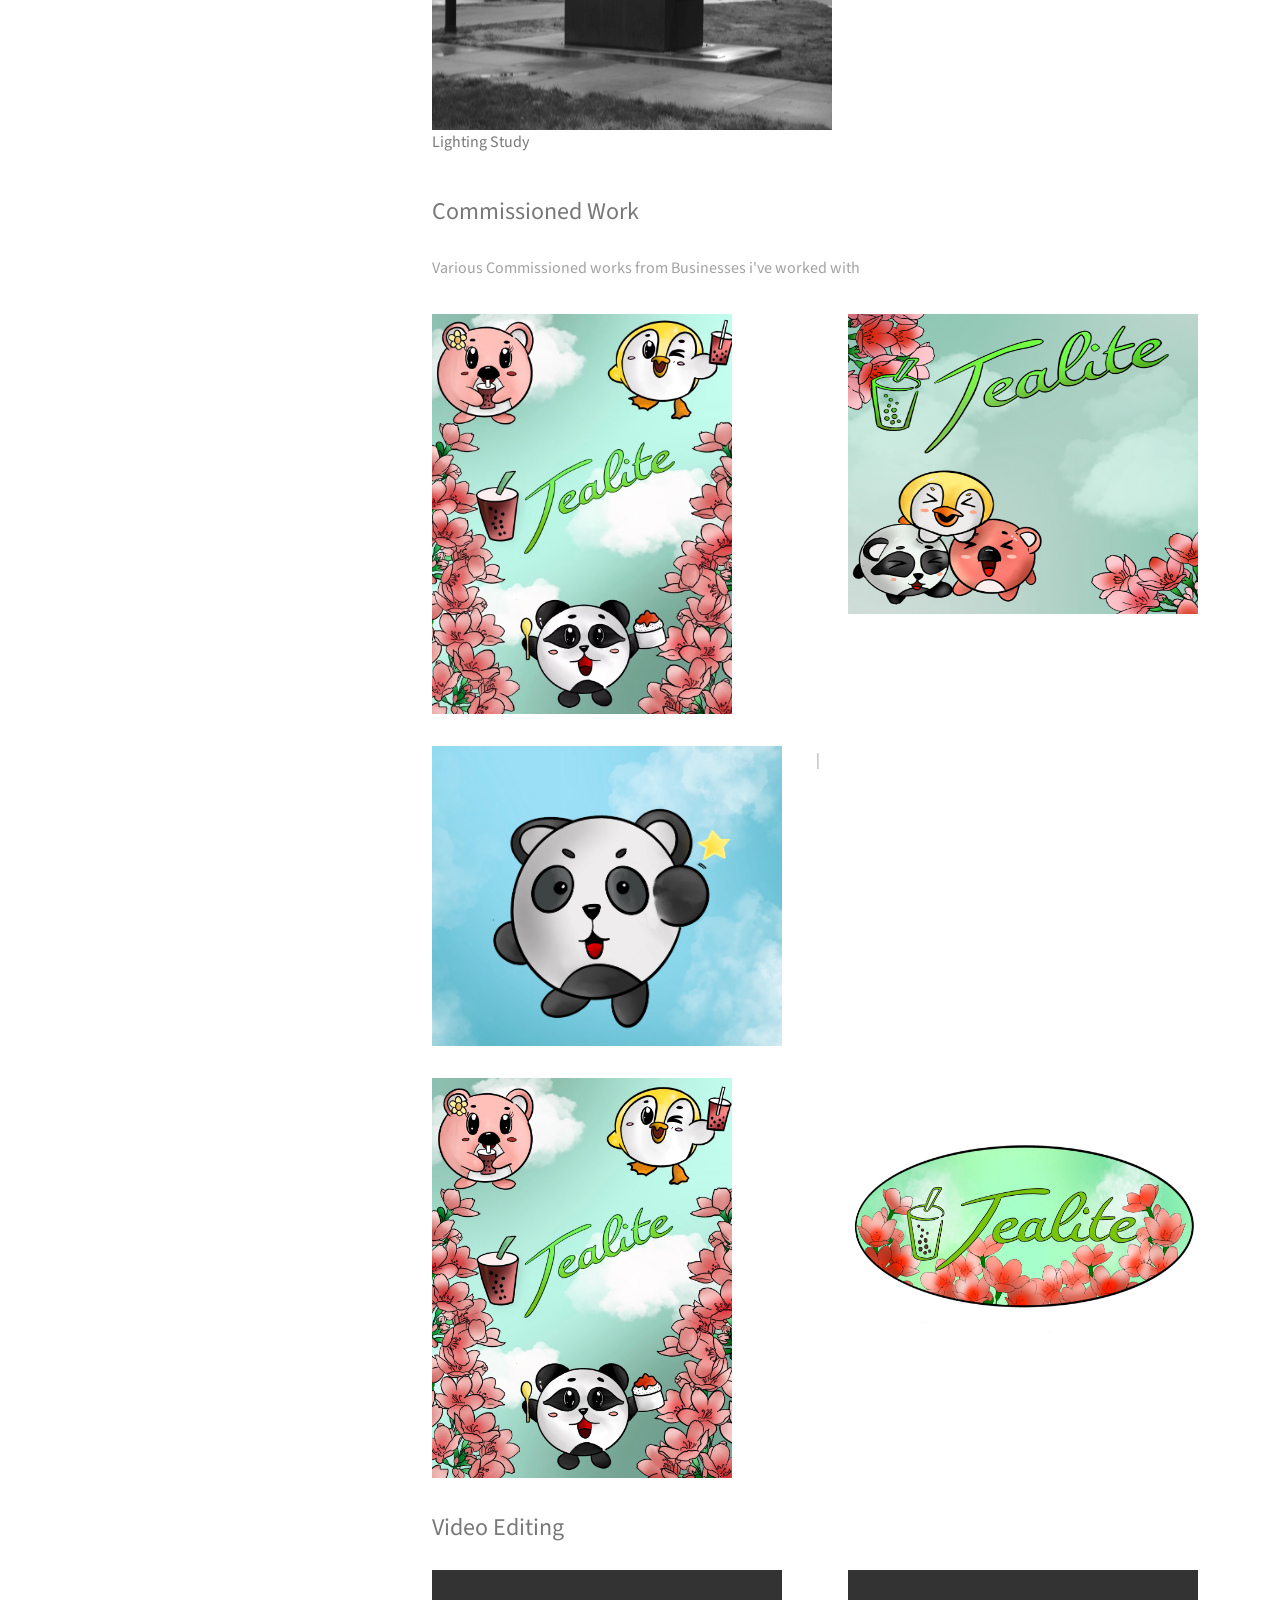
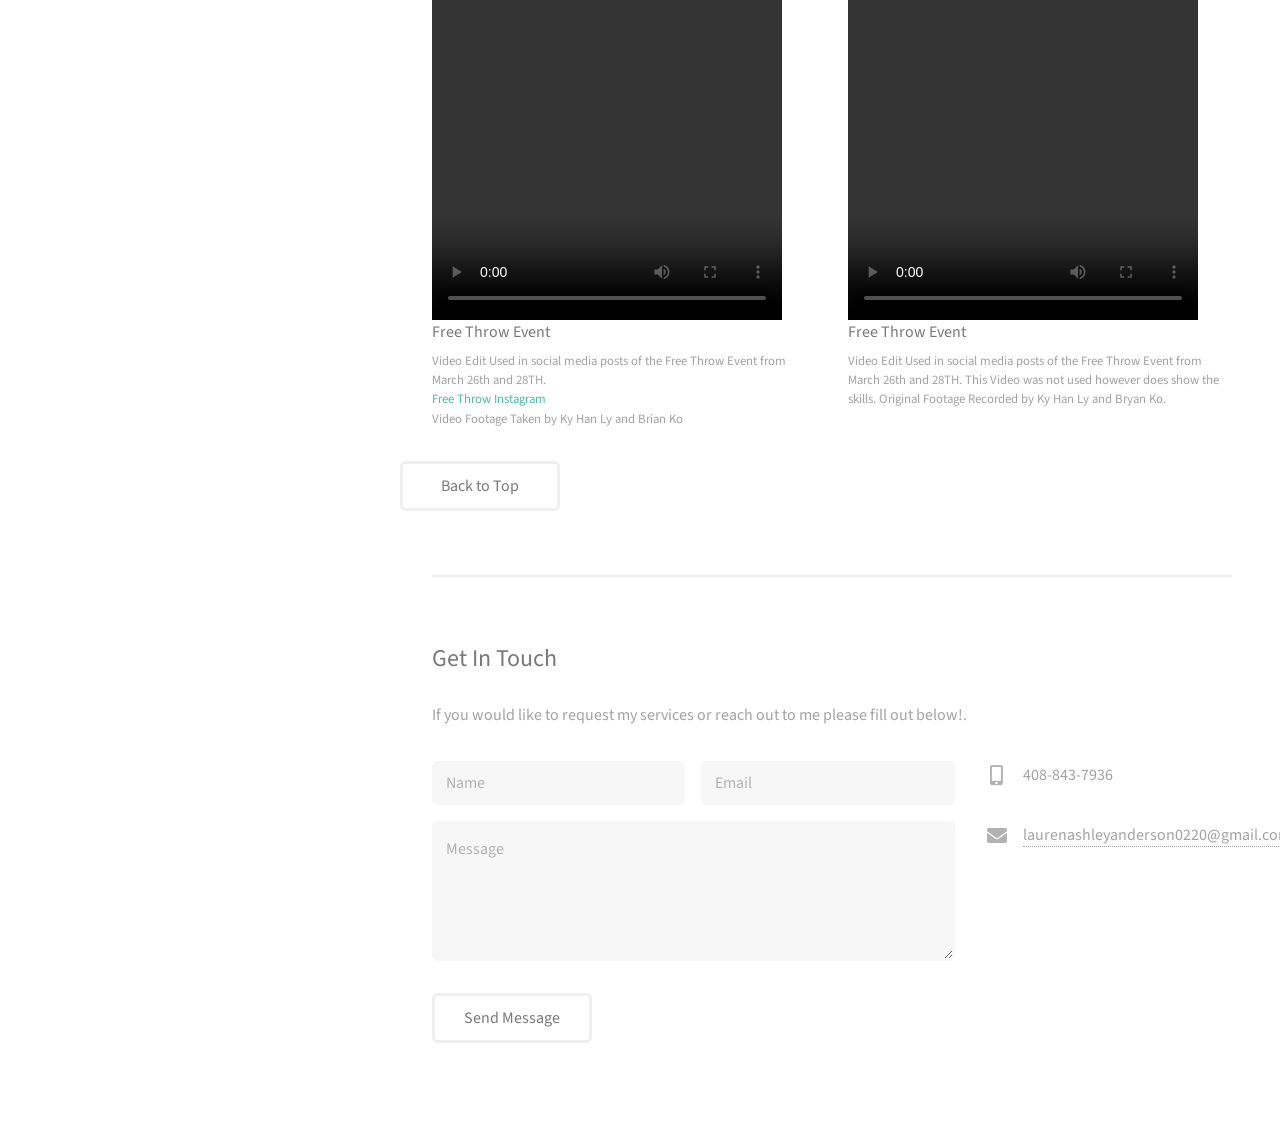
==== commit eeae3bd4: "final additions" ====
--- a/html5up-strata/full-portfolio.html
+++ b/html5up-strata/full-portfolio.html
@@ -13,8 +13,8 @@
 					<a href="#" class="image avatar"><img src="images/Me.png" alt="image of me in the portfolio" /></a>
 					<h1><strong>My Name is Lauren</strong>
 						, a Intermediate <br />
-					Digital Artist and 3D modeler<br />
-					crafted by using <a href="http://html5up.net">HTML5 UP</a>.</h1>
+					Digital Artist and 3D modeler<br /></h1>
+                        <a href="index.html" class="button"> Go Back</a>
 				</div>
 			</header>
 
@@ -32,11 +32,15 @@
                         </p>
 						<ul class="actions">
 						</ul>
+                        <a href="#illust" class="button">Go To Illustrations</a>
+                        <a href="#photo" class="button">Go To Photography</a>
+                        <a href="#comm" class="button">Go To Commissions</a>
+                        <a href="#video" class="button">Go To Video Edits</a>
 					</section>
 
 				<!-- Two -->
 					<section id="two">
-						<h2>Illustrations</h2>
+						<h2 id ='illust'>Illustrations</h2>
 						<div class="row">
 							<article class="col-6 col-12-xsmall work-item">
 								<img src="images/fulls/vtuber.png" width="300" height="400" alt=" Illustration of a Vtuber Model" /></a>
@@ -69,7 +73,7 @@
 							</article>
 						</div>
                         <div>
-                            <h2>Photography</h2>
+                            <h2 id="photo">Photography</h2>
 						<div class="row">
 							<article class="col-6 col-12-xsmall work-item">
 								<img src="images/fulls/photography.jpg" width="350" height="300" alt="outside photography" /></a>
@@ -93,8 +97,56 @@
 								<h3>Lighting Study</h3>
 							</article>
                         </div>
+                        <div>
+                            <h2 id="comm">Commissioned Work</h2>
+                            <p> Various Commissioned works from Businesses i've worked with</p>
+						<div class="row">
+							<article class="col-6 col-12-xsmall work-item">
+								<img src="images/fulls/tealite.png" width="300" height="400" alt="outside photography" /></a>
+								
+							</article>
+							<article class="col-6 col-12-xsmall work-item">
+								<img src="images/fulls/tealite1.png" width="350" height="300" alt="outside photography" /></a>
+								
+							</article>
+                            <article class="col-6 col-12-xsmall work-item">
+								<img src="images/fulls/tealite2.jpeg" width="350" height="300" alt="outside photography" /></a>
+								
+							</article>|
+                            <article class="col-6 col-12-xsmall work-item">
+								<img src="images/fulls/tealite3.jpeg" width="300" height="400" alt="outside photography" /></a>
+								
+							</article>
+                            <article class="col-6 col-12-xsmall work-item">
+								<img src="images/fulls/tealite4.jpeg" width="350" height="300" alt="outside photography" /></a>
+								
+							</article>
+                        </div>
+                        <div>
+                            <div>
+                                <h2 id="video">Video Editing</h2>
+                            <div class="row">
+                                <article class="col-6 col-12-xsmall work-item">
+                                    <video width="350" height="350" controls>
+                                    <source src="images/fulls/BTS_FTVideo_Edit_Revised_LAUREN-compressed.mp4" type="video/mp4">
+                                    </video>
+                                    <h3>Free Throw Event</h3>
+                                    <p>Video Edit Used in social media posts of the Free Throw Event from March 26th and 28TH.</p>
+                                    <a href="https://www.instagram.com/freethrow_sj/"><p> Free Throw Instagram</p></a>
+                                    <p> Video Footage Taken by Ky Han Ly and Brian Ko</p>
+                                </article>
+                                <article class="col-6 col-12-xsmall work-item">
+                                    <video width="350" height="350" controls>
+                                    <source src="images/fulls/FR_shootingbb_editv2_LAUREN-compressed.mp4" type="video/mp4">
+                                    </video>
+                                    <h3>Free Throw Event</h3>
+                                    <p>Video Edit Used in social media posts of the Free Throw Event from March 26th and 28TH. This Video was not used however does show the skills.
+                                        Original Footage Recorded by Ky Han Ly and Bryan Ko.
+                                    </p>
+                                </article>
+                                <a href="#top" class="button"> Back to Top</a>
+                        </div>
 						<ul class="actions">
-							<li><a href="#" class="button">Full Portfolio</a></li>
 						</ul>
 					</section>
 
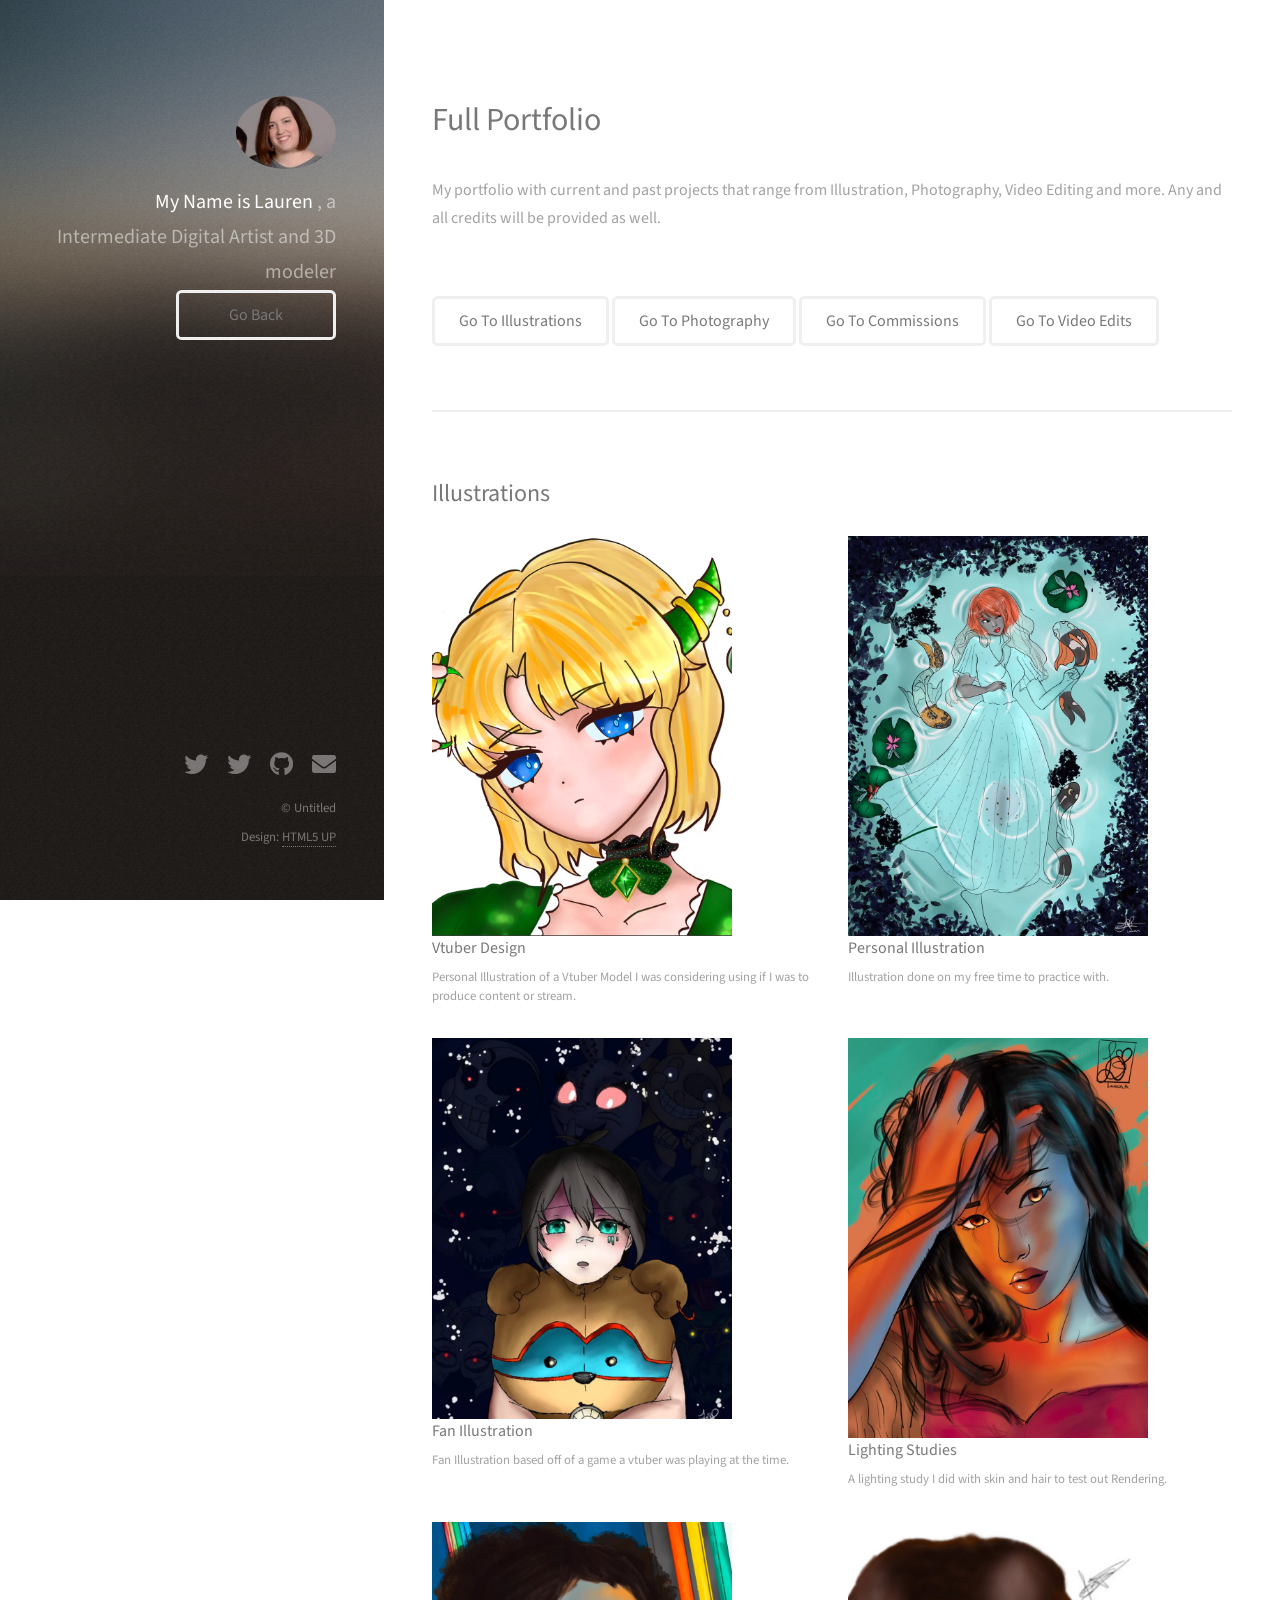
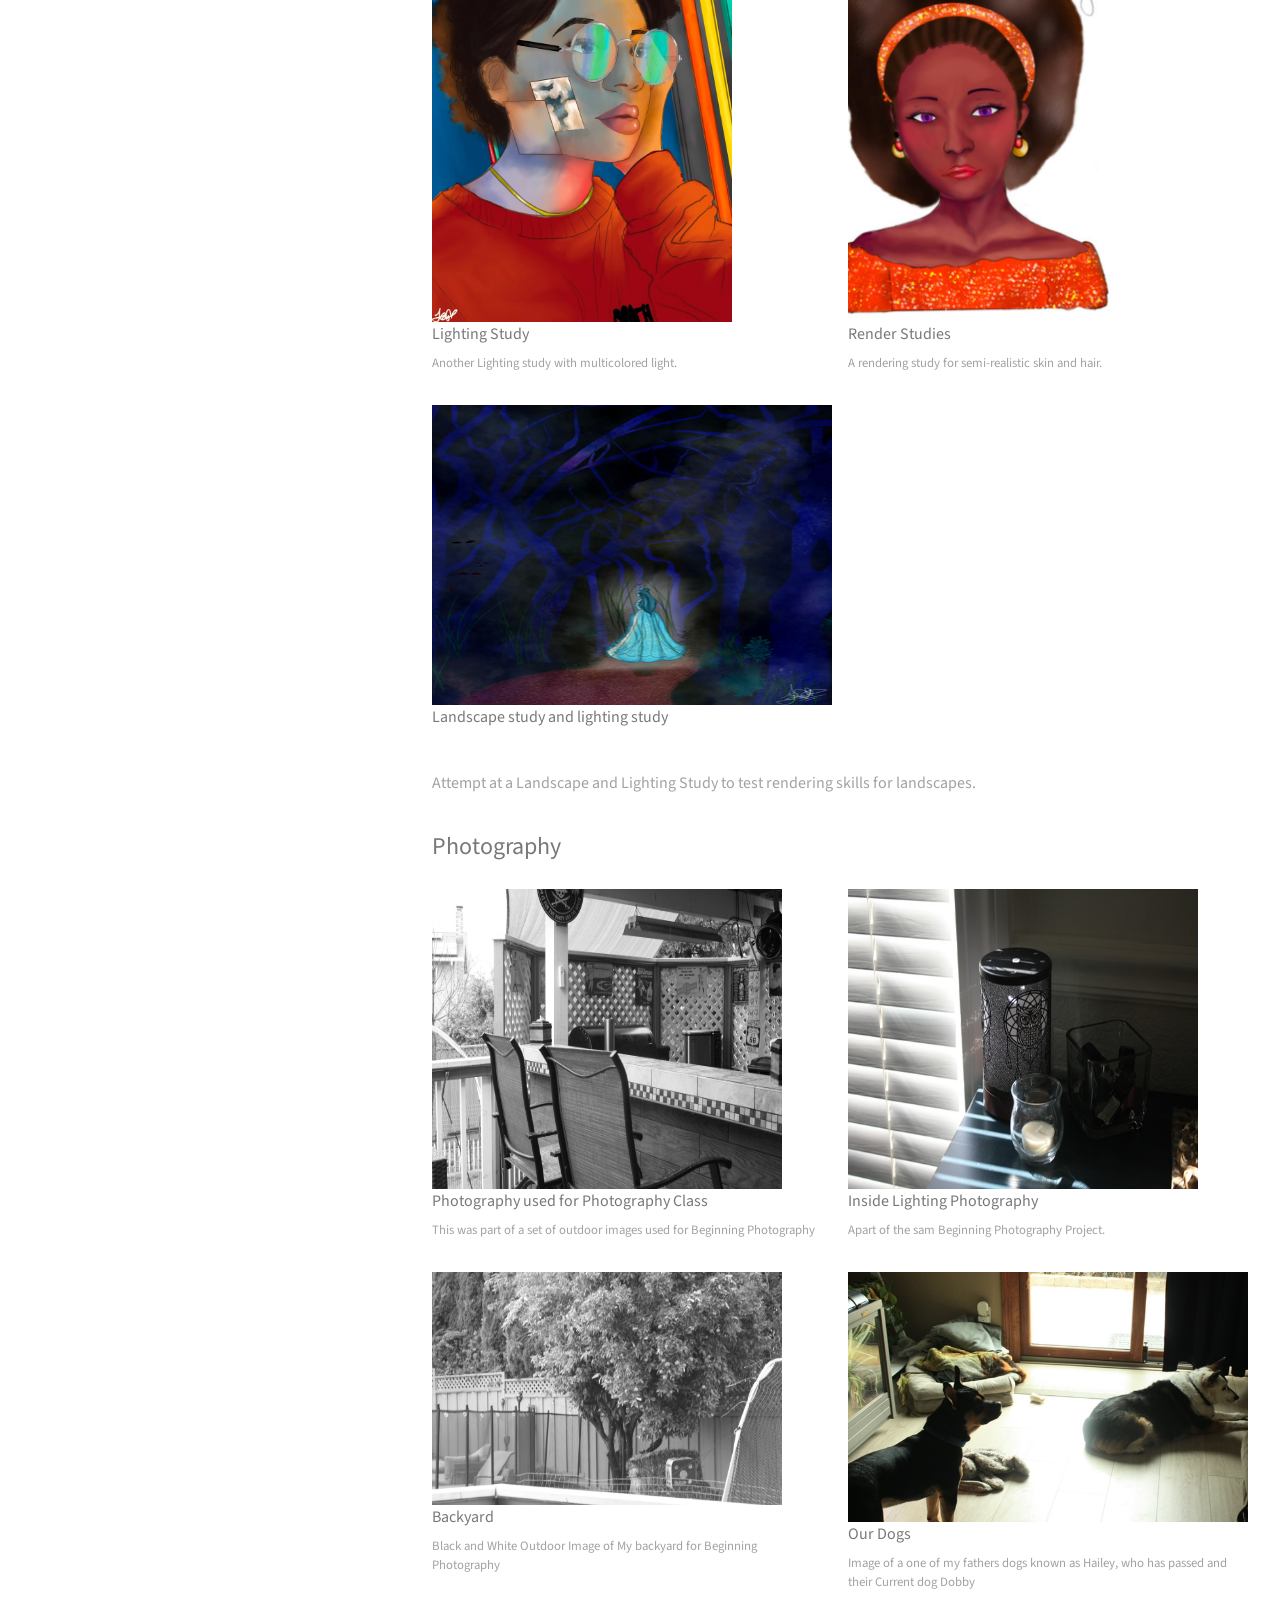
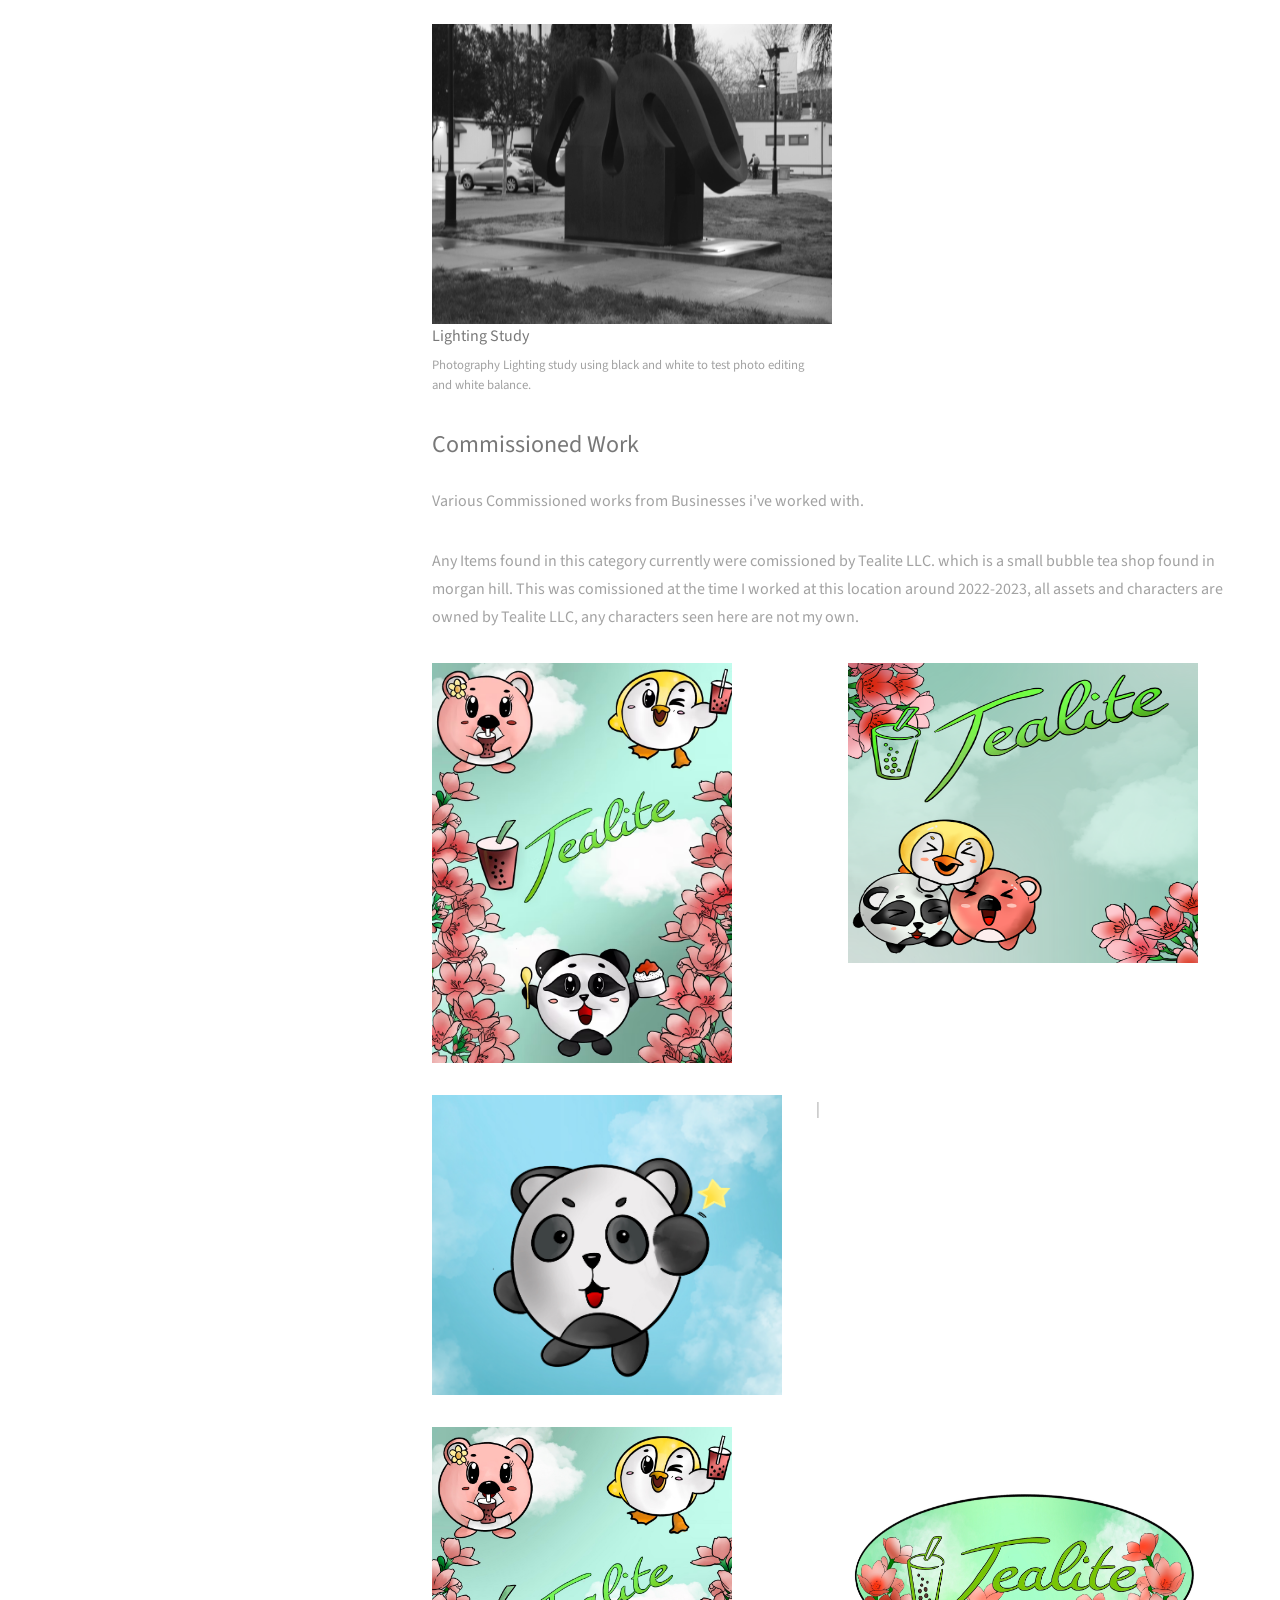
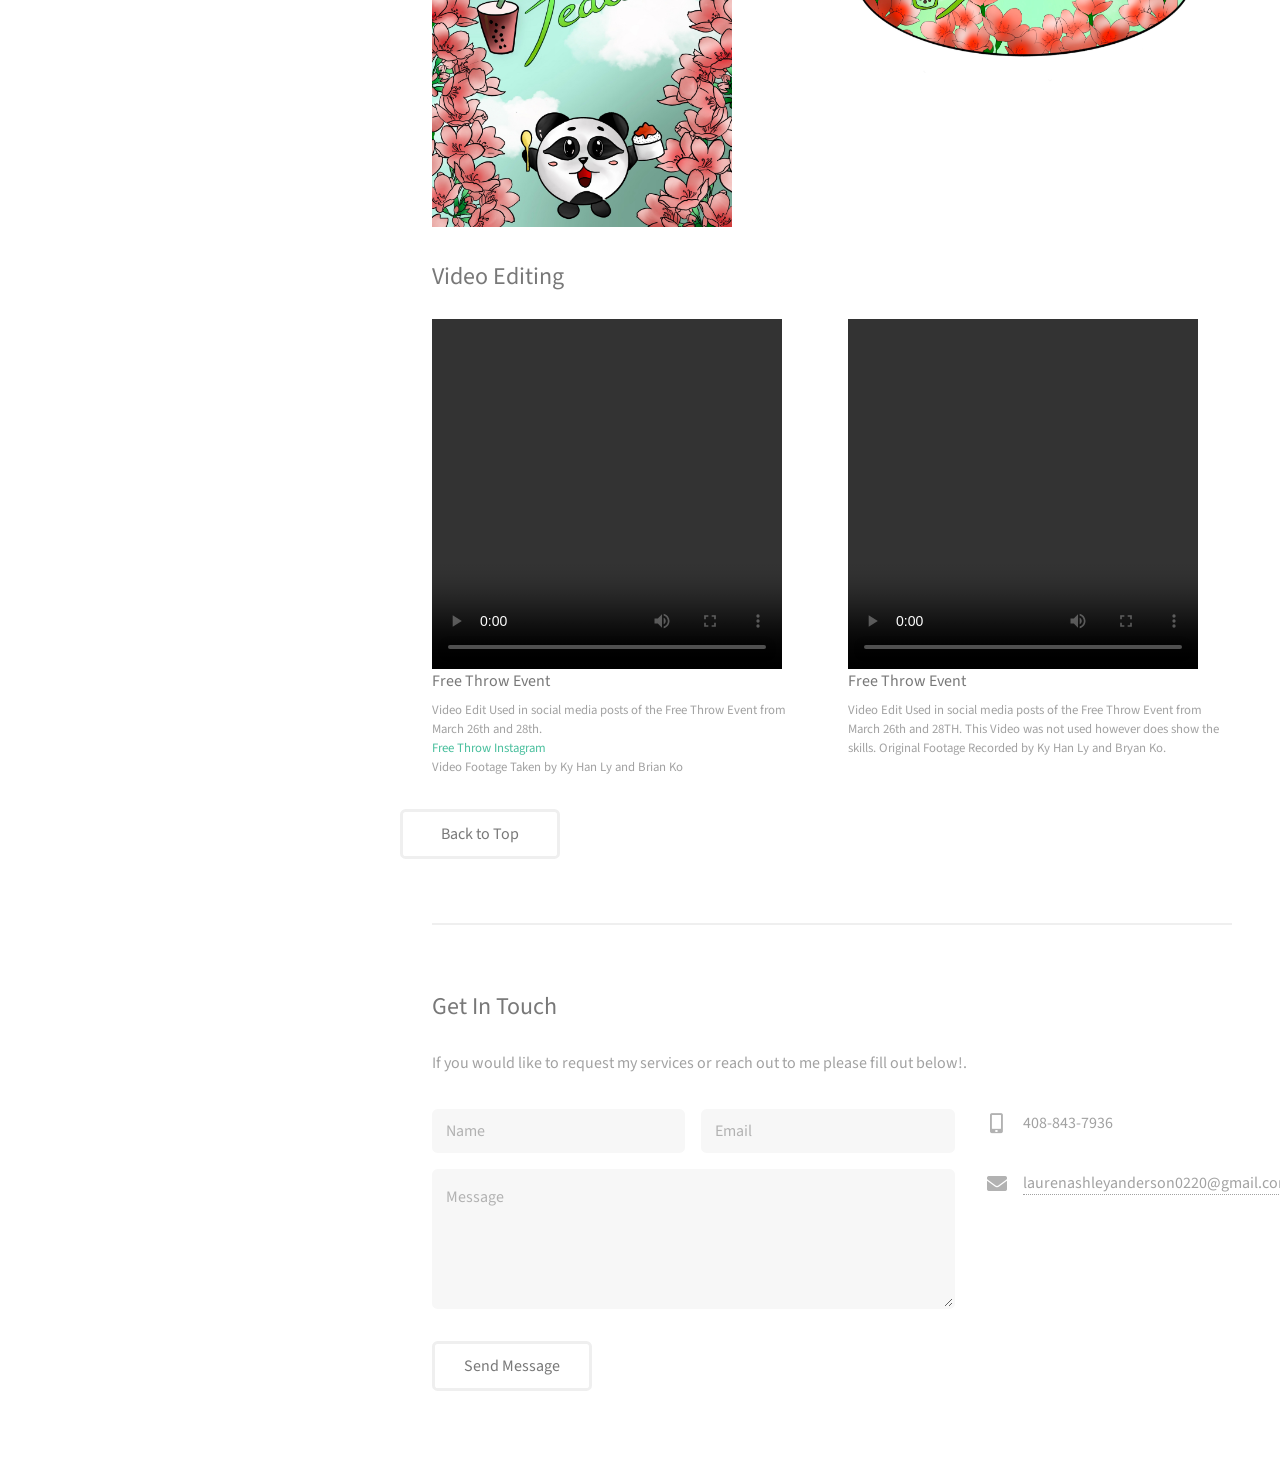
==== commit c3e9916f: "real final" ====
--- a/html5up-strata/full-portfolio.html
+++ b/html5up-strata/full-portfolio.html
@@ -45,32 +45,39 @@
 							<article class="col-6 col-12-xsmall work-item">
 								<img src="images/fulls/vtuber.png" width="300" height="400" alt=" Illustration of a Vtuber Model" /></a>
 								<h3>Vtuber Design</h3>
+                                <p> Personal Illustration of a Vtuber Model I was considering using if I was to produce content or stream.</p>
 							</article>
 							<article class="col-6 col-12-xsmall work-item">
 								<img src="images/fulls/personal-2.png" alt="An illustration of a girl surounded by koi fish" width="300" height="400" /></a>
 								<h3>Personal Illustration</h3>
+                                <p>Illustration done on my free time to practice with.</p>
 							</article>
 							<article class="col-6 col-12-xsmall work-item">
 								<img src="images/fulls/personal.png" alt="fan illustration" width="300" height="'400"></a>
 								<h3>Fan Illustration</h3>
+                                <p> Fan Illustration based off of a game a vtuber was playing at the time.</p>
 							</article>
 							<article class="col-6 col-12-xsmall work-item">
 								<img src="images/fulls/Lighting-Study.png" alt="Lighting studies" width="300" height="400" /></a>
 								<h3>Lighting Studies</h3>
-			
+                                <p> A lighting study I did with skin and hair to test out Rendering.</p>
 							</article>
                             <article class="col-6 col-12-xsmall work-item">
                             <img src="images/fulls/lighting-study2.png" alt="Lighting studies" width="300" height="400" /></a>
 								<h3>Lighting Study</h3>
+                                <p>Another Lighting study with multicolored light.</p>
 							</article>
 							<article class="col-6 col-12-xsmall work-item">
                                 <img src="images/fulls/Rendering .png" alt="studies" width="300" height="400" /></a>
 								<h3>Render Studies</h3>
+                                <p> A rendering study for semi-realistic skin and hair.</p>
 							</article>
                             <article class="col-6 col-12-xsmall work-item">
                                 <img src="images/fulls/Girl-Glow.png" alt="studies" width="400" height="300" /></a>
-								<h3>Render Studies</h3>
-							</article>
+								<h3>Landscape study and lighting study</h3>
+							</article>
+                            <p> Attempt at a Landscape and Lighting Study to test rendering skills for landscapes.
+                            </p>
 						</div>
                         <div>
                             <h2 id="photo">Photography</h2>
@@ -78,28 +85,37 @@
 							<article class="col-6 col-12-xsmall work-item">
 								<img src="images/fulls/photography.jpg" width="350" height="300" alt="outside photography" /></a>
 								<h3>Photography used for Photography Class</h3>
+                                <p> This was part of a set of outdoor images used for Beginning Photography</p>
 							</article>
 							<article class="col-6 col-12-xsmall work-item">
 								<img src="images/fulls/inside.jpeg" alt="" width="350" height="300" /></a>
 								<h3>Inside Lighting Photography</h3>
+                                <P> Apart of the sam Beginning Photography Project.</P>
 							</article>
 							<article class="col-6 col-12-xsmall work-item">
 								<img src="images/fulls/Shade-Sunset.jpg" alt="" width="350" height="'300"></a>
 								<h3>Backyard</h3>
+                                <p> Black and White Outdoor Image of My backyard for Beginning Photography</p>
 							</article>
 							<article class="col-6 col-12-xsmall work-item">
 								<img src="images/fulls/dogs.jpeg" alt="" width="400" height="250" /></a>
 								<h3>Our Dogs</h3>
-			
+                                <p> Image of a one of my fathers dogs known as Hailey, who has passed and their Current dog Dobby</p>
 							</article>
                             <article class="col-6 col-12-xsmall work-item">
                             <img src="images/fulls/Fluorecent.jpg" alt="" width="400" height="300" /></a>
 								<h3>Lighting Study</h3>
+                                <P> Photography Lighting study using black and white to test photo editing and white balance.</P>
 							</article>
                         </div>
                         <div>
                             <h2 id="comm">Commissioned Work</h2>
-                            <p> Various Commissioned works from Businesses i've worked with</p>
+                            <p> Various Commissioned works from Businesses i've worked with.</p>
+                            <p>Any Items found in this category currently were comissioned by Tealite LLC.
+                                which is a small bubble tea shop found in morgan hill. This was comissioned at the time I worked at this location around 2022-2023, all assets and characters are 
+                                owned by Tealite LLC, any characters seen here are not my own.
+                            </p>
+                            </p>
 						<div class="row">
 							<article class="col-6 col-12-xsmall work-item">
 								<img src="images/fulls/tealite.png" width="300" height="400" alt="outside photography" /></a>
@@ -131,7 +147,7 @@
                                     <source src="images/fulls/BTS_FTVideo_Edit_Revised_LAUREN-compressed.mp4" type="video/mp4">
                                     </video>
                                     <h3>Free Throw Event</h3>
-                                    <p>Video Edit Used in social media posts of the Free Throw Event from March 26th and 28TH.</p>
+                                    <p>Video Edit Used in social media posts of the Free Throw Event from March 26th and 28th.</p>
                                     <a href="https://www.instagram.com/freethrow_sj/"><p> Free Throw Instagram</p></a>
                                     <p> Video Footage Taken by Ky Han Ly and Brian Ko</p>
                                 </article>
